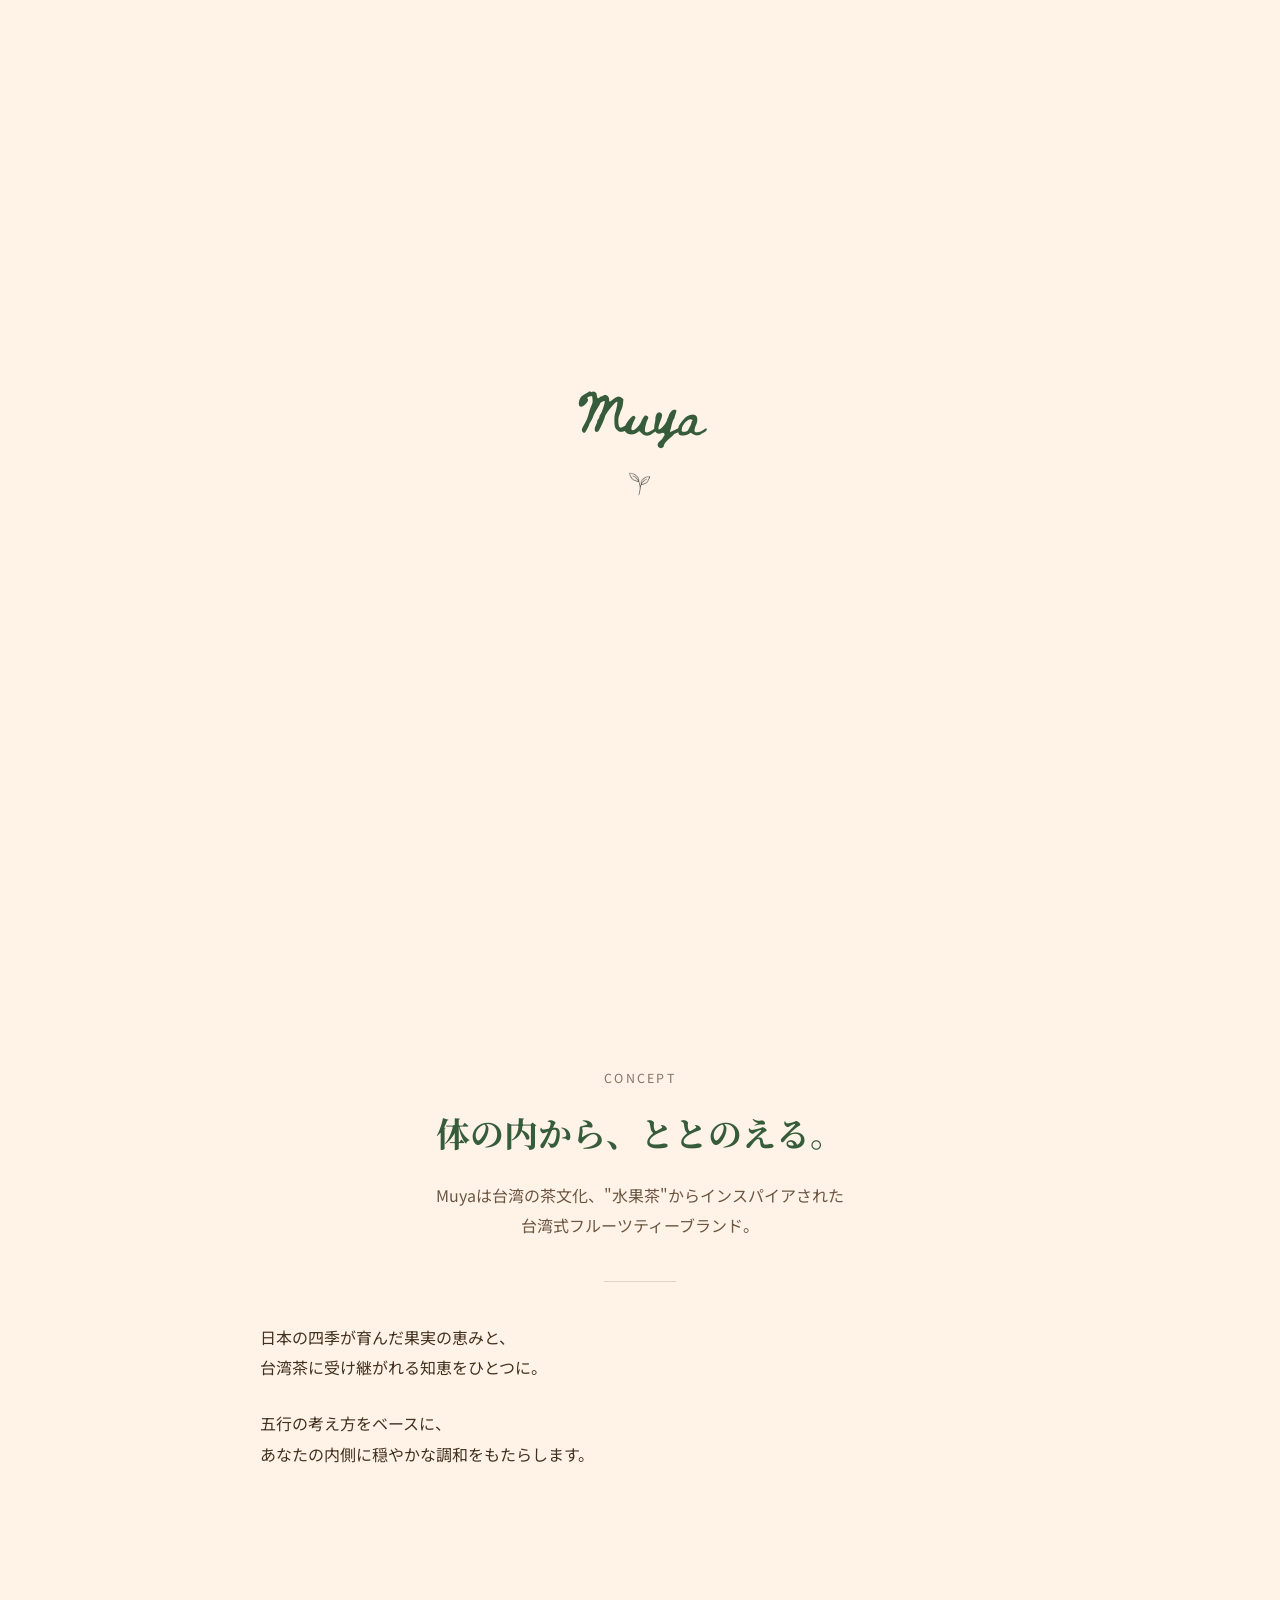
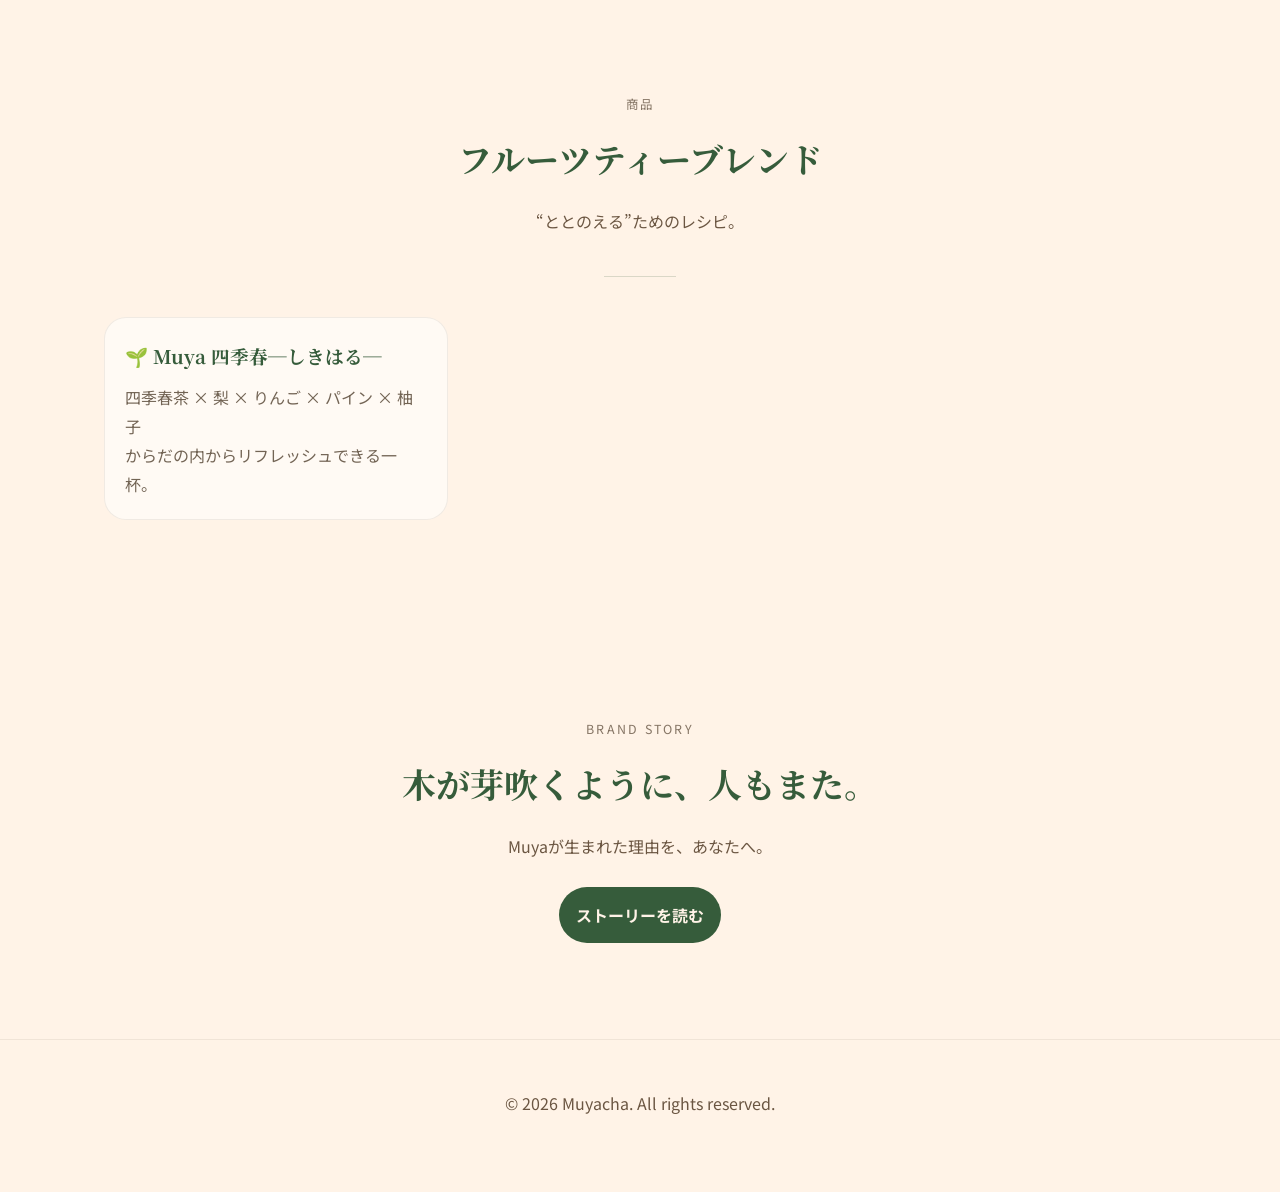
==== index.html @ e92b4e3f "Update index.html" ====
<!doctype html>
<html lang="ja">
<head>
  <meta charset="utf-8">
  <meta name="viewport" content="width=device-width, initial-scale=1">
  <link rel="preload" as="image" href="hero_1.webp">

  <title>Muya 日本で生まれた、台湾式フルーツティー。</title>
  <meta name="description" content="日本の果実と台湾茶をひとつに。Muya─木芽─は、日常にそっと寄り添う『飲むリトリート』です。">

  <!-- Theme Color -->
  <meta name="theme-color" content="#FFF3E7">

  <!-- Fonts -->
<link href="https://fonts.googleapis.com/css2?family=Beth+Ellen&family=Lekton&family=Noto+Sans+JP:wght@400;500;700&family=Noto+Serif+JP&display=swap" rel="stylesheet">
  <!-- CSS -->
  <link rel="stylesheet" href="style.css">
</head>

<body>
  
<!-- Loading Screen -->
<div id="loader" class="loader" aria-hidden="true">
  <div class="loader-inner">
    <div class="loader-logo">
      <span class="logo-en">Muya</span><br>
    </div>
     <!-- 芽画像 -->
    <img src="images/story/muya_toumei_leaf.png" alt="" class="sprout-img">
  </div>
</div>

  
<!-- ================= Header ================= -->
<!-- Header -->
<header class="site">
  <div class="wrap header-inner">
    <a href="index.html" class="header-logo" aria-label="Muya─木芽─ Home">
      <span class="logo-en">Muya</span>
    </a>

<nav class="header-nav">
  <a href="story.html">ストーリー</a>
  <a href="#concept">こだわり</a>
  <a href="#blends">商品</a>
  <a href="#">オンラインショップ</a>
  <a href="https://instagram.com/muya_cha" target="_blank" rel="noopener" class="ig-link">
    <img src="images/icons/insta_simple.png" alt="Instagram">
  </a>
</nav>
  </div>
</header>



<!-- ================= Hero ================= -->

  <section class="hero" id="top">
  <div class="wrap hero-layout">

    <div class="hero-illust">
      <img src="images/hero/josei_yuge_touka.png" alt="" class="hero-left-visual">
    </div>

    <!--
    <div class="hero-copy">
      <h1>
        日本の果実と、<br>
        台湾茶をひとつに。
      </h1>
      <p class="lead">
        日本で生まれた、<br>
        あなたを整える台湾式フルーツティー。
      </p>
    </div>
    -->

    <div class="hero-media">
      <img id="heroSlide" src="images/hero/dryfruts_azayaka.webp" alt="Muya─木芽─">
    </div>
    
  </div>
</section>

<!-- ================= Concept ================= -->
<section id="concept">
  <div class="wrap">

    <div class="section-head">
      <span class="eyebrow">Concept</span>
      <h2>体の内から、ととのえる。</h2>
      <p class="lead">
        Muyaは台湾の茶文化、"水果茶"からインスパイアされた<br>
        台湾式フルーツティーブランド。
      </p>
    </div>

    <div class="divider"></div>

    <div class="prose">
      <p>
        日本の四季が育んだ果実の恵みと、<br>
        台湾茶に受け継がれる知恵をひとつに。
      </p>
      <p>
        五行の考え方をベースに、<br>
        あなたの内側に穏やかな調和をもたらします。
      </p>
    </div>

  </div>
</section>


<!-- ================= Blends ================= -->
<section id="blends">
  <div class="wrap">

    <div class="section-head">
      <span class="eyebrow">商品</span>
      <h2>フルーツティーブレンド</h2>
      <p class="lead">“ととのえる”ためのレシピ。</p>
    </div>

    <div class="divider"></div>

    <div class="cards">
      <article class="card">
        <h3>🌱 Muya 四季春─しきはる─　 </h3>
        <p>四季春茶 × 梨 × りんご  × パイン × 柚子　<br>からだの内からリフレッシュできる一杯。</p>
      </article>
      
    </div>

  </div>
</section>

<!-- ================= Story CTA ================= -->
<section id="story-cta">
  <div class="wrap center">
    <div class="section-head">
      <span class="eyebrow">Brand Story</span>
      <h2>木が芽吹くように、人もまた。</h2>
      <p class="lead">Muyaが生まれた理由を、あなたへ。</p>
    </div>

    <div class="cta-row">
      <a href="story.html" class="btn primary">ストーリーを読む</a>
    </div>
  </div>
</section>

<!-- ================= Footer ================= -->
<footer class="footer">
  <div class="wrap center">
    <p class="note">
      © <span id="year"></span> Muyacha. All rights reserved.
    </p>
  </div>
</footer>

<script>
  document.getElementById("year").textContent = new Date().getFullYear();
</script>

  <script>
  const slides = [
    "muya_top.webp",
    "dryfruts_azayaka.webp",
    
  ];

  let current = 0;
  const img = document.getElementById("heroSlide");

  setInterval(() => {
    img.classList.add("is-fading");

    setTimeout(() => {
      current = (current + 1) % slides.length;
      img.src = slides[current];
      img.classList.remove("is-fading");
    }, 400);

  }, 16000); // 16秒ごと
</script>

  <script>
  // ロード完了後にフェードアウト（最低4000msだけ表示）
  const loader = document.getElementById('loader');
  const started = performance.now();

  window.addEventListener('load', () => {
    const elapsed = performance.now() - started;
    const minShow = 4000; // 4.0秒だけ必ず見せる（短すぎるチラつき防止）
    const wait = Math.max(0, minShow - elapsed);

    setTimeout(() => {
      loader.classList.add('is-hidden');
    }, wait);
  });
</script>
</body>
</html>
---- style.css ----
/* =========================
   Muya─木芽─ Core Theme
   ========================= */

:root {
  --paper: #FFF3E7;
  --brand: #365C3B;
  --ink: #43311F;
  --ink-sub: #6b5642;
  --line: rgba(54, 92, 59, 0.18);
  --emotion: #C7A3A0;

  --maxw: 1120px;
  --radius: 22px;
}

/* ===== Reset / Base ===== */
* {
  box-sizing: border-box;
}

html,
body {
  margin: 0;
  padding: 0;
}

body {
  background: var(--paper);
  color: var(--ink);
  font-family: "Noto Sans JP", sans-serif;
  line-height: 1.9;
}

img {
  max-width: 100%;
  display: block;
}

a {
  color: inherit;
  text-decoration: none;
}

/* ===== Layout ===== */
.wrap {
  max-width: var(--maxw);
  margin: 0 auto;
  padding: 0 24px;
}

section {
  padding: 96px 0;
}

.center {
  text-align: center;
}

/* ===== Header ===== */
header.site {
  background: var(--paper);
  position: sticky;
  top: 0;
  z-index: 100;
  border-bottom: 1px solid rgba(67, 49, 31, 0.08);
}

.header-inner {
  display: flex;
  justify-content: space-between;
  align-items: center;   /* ロゴは中央 */
  height: 84px;
  gap: 16px;
}

.header-logo {
  display: inline-flex;
  align-items: center;
  gap: 8px;
  color: var(--brand);
}

.logo-en {
  font-family: "Beth Ellen", cursive;
  font-size: 2rem;
  line-height: 1;
}

.logo-ja {
  font-family: "Noto Serif JP", serif;
  font-size: 1rem;
  line-height: 1;
  letter-spacing: 0.08em;
}

.header-nav {
  display: flex;
  align-items: flex-end;   /* ナビだけ下揃え */
  align-self: flex-end;
  gap: 22px;
  padding-bottom: 10px;
}

.header-nav a {
  font-family: "Lekton", "Noto Sans JP", sans-serif;
  font-size: 0.82rem;
  letter-spacing: 0.14em;
  color: var(--ink);
  opacity: 0.9;
  white-space: nowrap;
}

.header-nav a:hover {
  opacity: 1;
}

/* Instagram icon */
.ig-link {
  display: inline-flex;
  align-items: center;
  justify-content: center;
}

.ig-link img{
  width: 22px;
  height: auto;
  opacity: 0.9;
  transform: translateY(1px);
}
.ig-link img:hover {
  opacity: 1;
}

@media (max-width: 768px) {
  .header-nav {
    display: none;
  }
}

/* ===== Typography ===== */
h1,
h2,
h3 {
  font-family: "Noto Serif JP", serif;
  color: var(--brand);
  margin: 0;
}

h2 {
  font-size: clamp(22px, 3vw, 34px);
  text-align: center;
}

p {
  margin: 0 0 1.6em;
}

.lead {
  max-width: 760px;
  margin: 14px auto 0;
  text-align: center;
  color: var(--ink-sub);
}

.note {
  color: var(--ink-sub);
}

.emotion {
  color: var(--emotion);
}

/* ===== Sections ===== */
.section-head {
  text-align: center;
}

.section-head .eyebrow {
  display: inline-block;
  font-size: 0.78rem;
  letter-spacing: 0.18em;
  text-transform: uppercase;
  color: rgba(67, 49, 31, 0.65);
}

.section-head h2 {
  margin-top: 10px;
}

.divider {
  width: 72px;
  height: 1px;
  background: var(--line);
  margin: 40px auto;
}

/* ===== Buttons ===== */
.btn {
  display: inline-flex;
  align-items: center;
  justify-content: center;
  padding: 12px 16px;
  border-radius: 999px;
  border: 1px solid rgba(54, 92, 59, 0.28);
  color: var(--brand);
  background: rgba(255, 255, 255, 0.35);
  font-weight: 700;
}

.btn.primary {
  background: var(--brand);
  color: var(--paper);
  border-color: transparent;
}

.cta-row {
  display: flex;
  gap: 12px;
  justify-content: center;
  flex-wrap: wrap;
  margin-top: 26px;
}

/* ===== Cards ===== */
.cards {
  display: grid;
  gap: 20px;
}

@media (min-width: 820px) {
  .cards {
    grid-template-columns: repeat(3, 1fr);
  }
}

.card {
  background: rgba(255, 255, 255, 0.55);
  border: 1px solid rgba(67, 49, 31, 0.08);
  border-radius: 22px;
  padding: 20px;
}

.card h3 {
  margin: 0 0 10px;
}

.card p {
  margin: 0;
  color: rgba(67, 49, 31, 0.75);
  line-height: 1.8;
}

/* ===== Prose ===== */
.prose {
  max-width: 760px;
  margin: 0 auto;
}

.prose p {
  margin-bottom: 1.6em;
}

/* ===== Footer ===== */
.footer {
  padding: 48px 0;
  border-top: 1px solid rgba(67, 49, 31, 0.08);
}

/* ===== Hero ===== */
.hero {
  padding: 40px 0 80px;
}

.hero-layout {
  position: relative;
  min-height: 760px;
}

/* 左イラスト */
.hero-illust {
  position: absolute;
  left: 60;
  top: 20px;
  z-index: 3;
}

.hero-left-visual {
  width: 960px;
  max-width: none;
  display: block;
  opacity: 0.92;
}

/* 右画像 */
.hero-media {
  position: absolute;
  right: 80px;   /* 右画像の中央寄せ調整 */
  top: 160px;     /* ヘッダーに近づける */
  z-index: 1;
  width: 560px;
  border-radius: 32px;
  overflow: hidden;
}

.hero-media img {
  width: 100%;
  height: auto;
  display: block;
  border-radius: 32px;
}

.hero-media img.is-fading {
  opacity: 0;
  transition: opacity 0.8s ease;
}

/* 文字はいったん消す */
.hero-copy {
  display: none;
}

/* ===== Loading Screen ===== */
.loader {
  position: fixed;
  inset: 0;
  background: var(--paper);
  display: grid;
  place-items: center;
  z-index: 9999;
  transition: opacity 0.6s ease, visibility 0.6s ease;
}

.loader-inner {
  text-align: center;
}

.loader-logo .logo-en {
  font-family: "Beth Ellen", cursive;
  font-size: 42px;
  color: var(--brand);
  line-height: 1;
}

.loader-logo .logo-ja {
  font-family: "Noto Serif JP", serif;
  font-size: 16px;
  letter-spacing: 0.14em;
  color: var(--brand);
  margin-left: 10px;
}

.loader-note {
  margin-top: 14px;
  font-size: 0.85rem;
  letter-spacing: 0.12em;
  color: var(--ink-sub);
  opacity: 0.8;
}

.loader.is-hidden {
  opacity: 0;
  visibility: hidden;
  pointer-events: none;
}

@media (prefers-reduced-motion: reduce) {
  .loader {
    transition: none;
  }
}

/* ===== Sprout Image Animation ===== */
.sprout-img {
  width: 48px;
  height: auto;
  margin: 18px auto 0;
  display: block;
  opacity: 0;
  transform: translateY(12px) scale(0);
  animation: sproutPop 1.1s ease-out forwards;
  animation-delay: 0.3s;
}

@keyframes sproutPop {
  0% {
    opacity: 0;
    transform: translateY(12px) scale(0);
  }
  65% {
    opacity: 1;
    transform: translateY(-5px) scale(1.1);
  }
  100% {
    opacity: 1;
    transform: translateY(0) scale(1);
  }
}

/* ===== Responsive ===== */
@media (max-width: 900px) {
  .hero {
    padding: 24px 0 56px;
  }

  .hero-layout {
    min-height: auto;
    display: flex;
    flex-direction: column;
    gap: 24px;
  }

  .hero-illust,
  .hero-media {
    position: static;
    width: 100%;
  }

  .hero-left-visual {
    width: min(92vw, 520px);
    max-width: 100%;
    margin: 0 auto;
  }

  .hero-media {
    max-width: 100%;
  }
}


/* =========================
   Brand Story
   ========================= */

.story-page {
  background: #fff8ef;
  color: #43311f;
}

/* 左40％・右60％ */
.story-layout {
  display: grid;
  grid-template-columns: 40% 60%;
  min-height: 100vh;
}

/* =========================
   左側：固定画像
   ========================= */

.story-visual {
  position: sticky;
  top: 0;

  height: 100vh;
  padding: 110px 40px 50px;

  display: flex;
  flex-direction: column;
  align-items: center;
  justify-content: center;

  background: #fff8ef;
}

/* 正方形の画像枠 */
.story-image-frame {
  position: relative;

  width: min(100%, 440px);
  height: auto;
  aspect-ratio: 1 / 1;

  flex-shrink: 0;
  margin: 0 auto;

  overflow: hidden;
  border-radius: 32px;
  background: #efe8de;
}

/* 切り替わる画像 */
.story-image {
  position: absolute;
  inset: 0;

  display: block;
  width: 100%;
  height: 100%;

  object-fit: cover;
  object-position: center 42%;

  opacity: 0;
  transform: scale(1.03);

  transition:
    opacity 0.8s ease,
    transform 1.2s ease;
}

.story-image.is-active {
  opacity: 1;
  transform: scale(1);
}

.story-image-caption {
  width: min(100%, 440px);
  margin: 18px auto 0;

  font-family: "Beth Ellen", cursive;
  font-size: 0.95rem;
  color: #365c3b;
}

/* =========================
   右側：文章
   ========================= */

.story-text {
  min-width: 0;
  background: #fff3e7;
}

.story-section {
  min-height: 100vh;
  padding: 150px clamp(60px, 8vw, 130px);

  display: flex;
  flex-direction: column;
  justify-content: center;
}

/* 文章が横に広がりすぎないようにする */
.story-section > * {
  width: 100%;
  max-width: 680px;
}

.story-section p {
  margin: 0 0 2.1em;

  font-size: clamp(15px, 1.15vw, 18px);
  line-height: 2.35;
  letter-spacing: 0.06em;
}

.story-intro {
  position: relative;
}

.story-label {
  margin-bottom: 34px !important;

  font-family: "Noto Sans JP", sans-serif;
  font-size: 0.78rem !important;
  letter-spacing: 0.24em !important;
  text-transform: uppercase;

  color: #927d6a;
}

.story-main-title {

  margin: 0;

  width: 12em;

  font-family: "Noto Serif JP", serif;

  font-size: clamp(34px, 3.8vw, 60px);

  font-weight: 400;

  line-height: 1.6;

  letter-spacing: 0.06em;

  color: #365c3b;

}
.story-scroll-guide {
  position: absolute;
  right: clamp(30px, 5vw, 80px);
  bottom: 48px;

  width: auto;
  margin: 0 !important;

  display: flex;
  align-items: center;
  gap: 14px;

  font-size: 0.72rem !important;
  letter-spacing: 0.2em !important;
  writing-mode: vertical-rl;

  color: #927d6a;
}

.story-scroll-guide span {
  display: block;
  width: 1px;
  height: 64px;
  background: #c7a3a0;
}

.story-small-title {
  margin-bottom: 64px !important;

  font-family: "Noto Serif JP", serif;
  font-size: clamp(25px, 2.5vw, 38px) !important;
  line-height: 1.8 !important;

  color: #365c3b;
}

.story-logo-text {
  margin-bottom: 0 !important;

  font-family: "Beth Ellen", cursive;
  font-size: clamp(46px, 5vw, 76px) !important;
  line-height: 1.3 !important;

  color: #365c3b;
}

.story-japanese-name {
  margin-bottom: 68px !important;

  font-family: "Noto Serif JP", serif;
  font-size: 1rem !important;
  letter-spacing: 0.18em !important;

  color: #365c3b;
}

.story-ending {
  margin-top: 88px;
  padding-top: 72px;
  border-top: 1px solid rgba(67, 49, 31, 0.18);
}

.story-final-message {
  margin-top: 90px !important;

  font-family: "Noto Serif JP", serif;
  font-size: clamp(20px, 2vw, 29px) !important;

  color: #365c3b;
}

.story-back-link {
  align-self: flex-start;

  width: auto;
  margin-top: 72px;
  padding-bottom: 7px;

  border-bottom: 1px solid currentColor;

  font-size: 0.82rem;
  letter-spacing: 0.12em;

  color: #43311f;
  transition: opacity 0.3s ease;
}

.story-back-link:hover {
  opacity: 0.55;
}

/* =========================
   Tablet
   ========================= */

@media (max-width: 1024px) {

  /* タブレットでも右側60％を維持 */
  .story-layout {
    grid-template-columns: 40% 60%;
  }

  .story-visual {
    padding: 100px 26px 40px;
  }

  .story-image-frame {
    width: min(100%, 360px);
    height: auto;
    aspect-ratio: 1 / 1;
    border-radius: 28px;
  }

  .story-image-caption {
    width: min(100%, 360px);
  }

  .story-section {
    padding: 120px 48px;
  }

  .story-main-title {
    font-size: clamp(34px, 5vw, 54px);
  }
}

/* =========================
   Mobile
   ========================= */

@media (max-width: 768px) {

  .story-layout {
    display: block;
  }

  .story-visual {
    position: sticky;
    top: 0;
    z-index: 1;

    height: 52vh;
    padding: 86px 20px 18px;
  }

  .story-image-frame {
    width: min(100%, 360px);
    height: auto;
    aspect-ratio: 1 / 1;
    border-radius: 22px;
  }

  .story-image-caption {
    display: none;
  }

  .story-text {
    position: relative;
    z-index: 2;
  }

  .story-section {
    min-height: auto;
    padding: 100px 28px;
    background: rgba(255, 243, 231, 0.97);
  }

  .story-intro {
    min-height: 70vh;
  }

  .story-main-title {
    font-size: clamp(32px, 10vw, 46px);
    line-height: 1.65;
  }

  .story-section p {
    font-size: 0.94rem;
    line-height: 2.2;
  }

  .story-scroll-guide {
    right: 24px;
    bottom: 28px;
  }

  .story-scroll-guide span {
    height: 42px;
  }

  .story-ending {
    margin-top: 64px;
    padding-top: 54px;
  }
}

/* 動きを減らす設定の人向け */

@media (prefers-reduced-motion: reduce) {

  .story-image {
    transition: none;
    transform: none;
  }
}
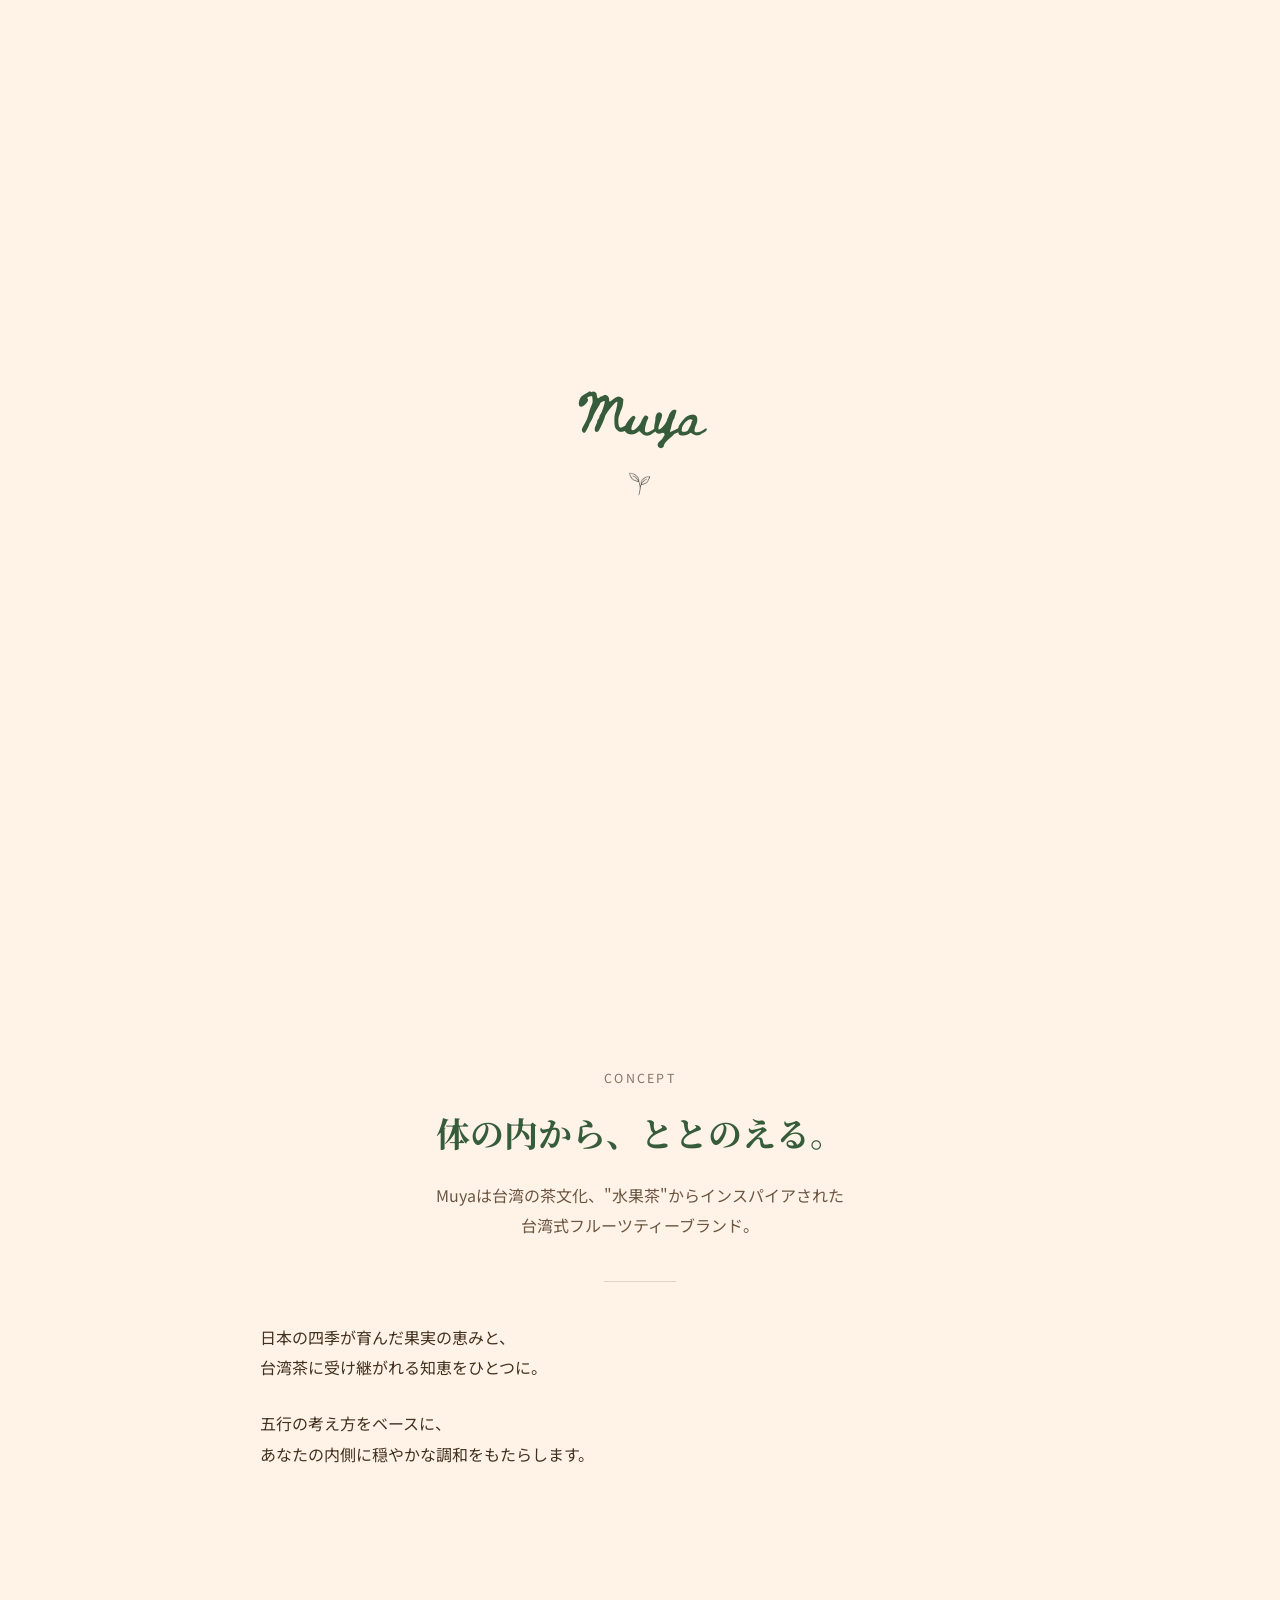
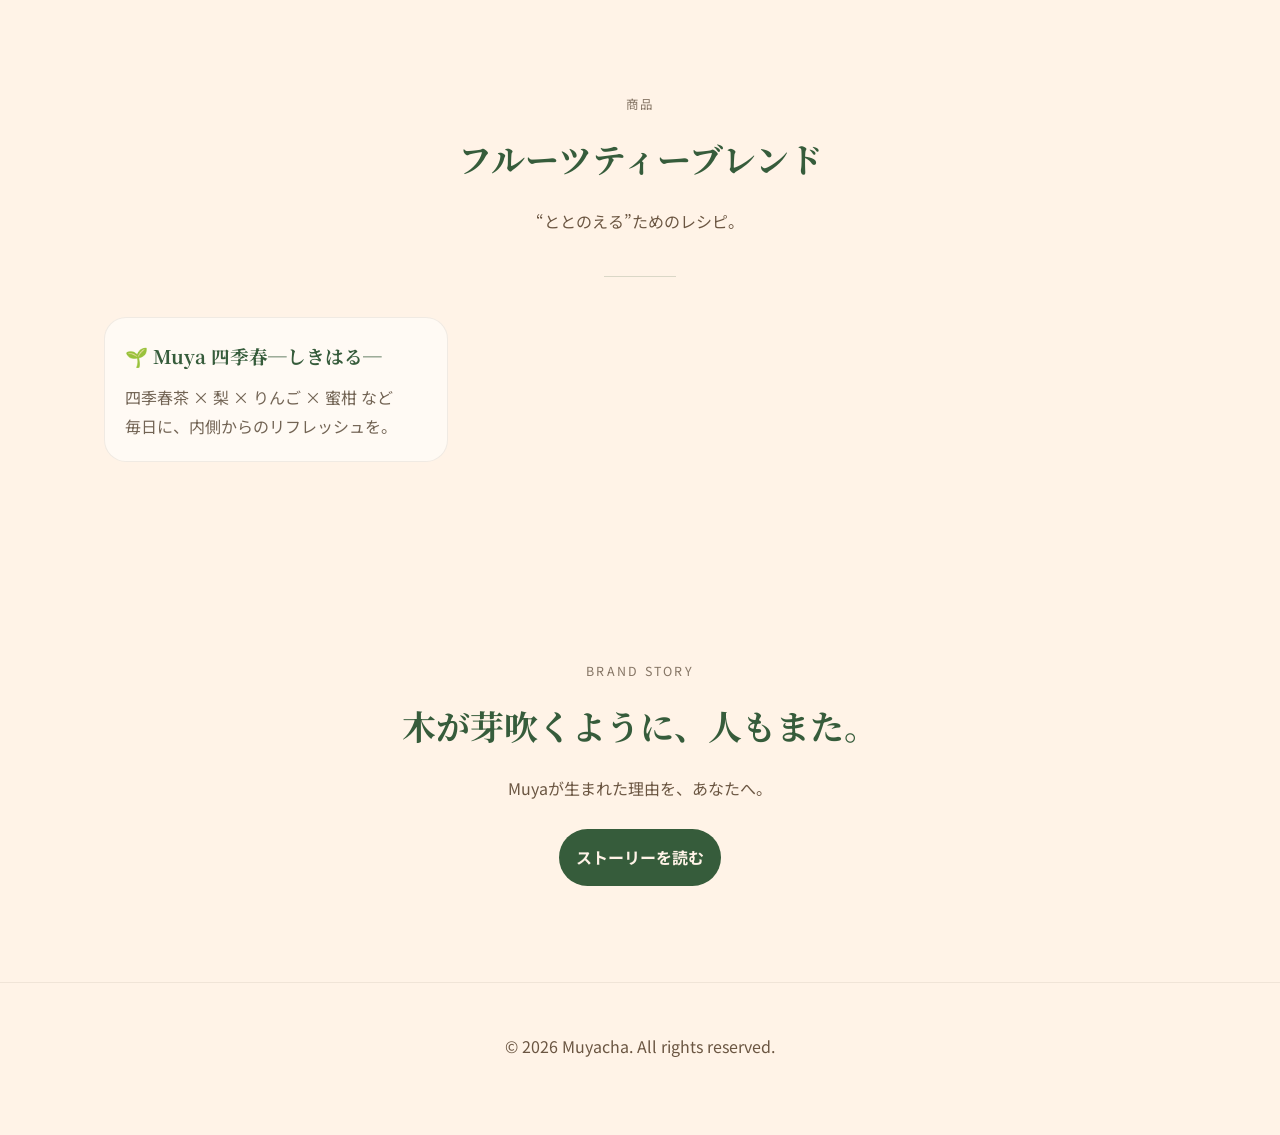
==== commit e8812453: "Update index.html" ====
--- a/index.html
+++ b/index.html
@@ -127,7 +127,7 @@
     <div class="cards">
       <article class="card">
         <h3>🌱 Muya 四季春─しきはる─　 </h3>
-        <p>四季春茶 × 梨 × りんご  × パイン × 柚子　<br>からだの内からリフレッシュできる一杯。</p>
+        <p>四季春茶 × 梨 × りんご × 蜜柑 など<br>毎日に、内側からのリフレッシュを。</p>
       </article>
       
     </div>
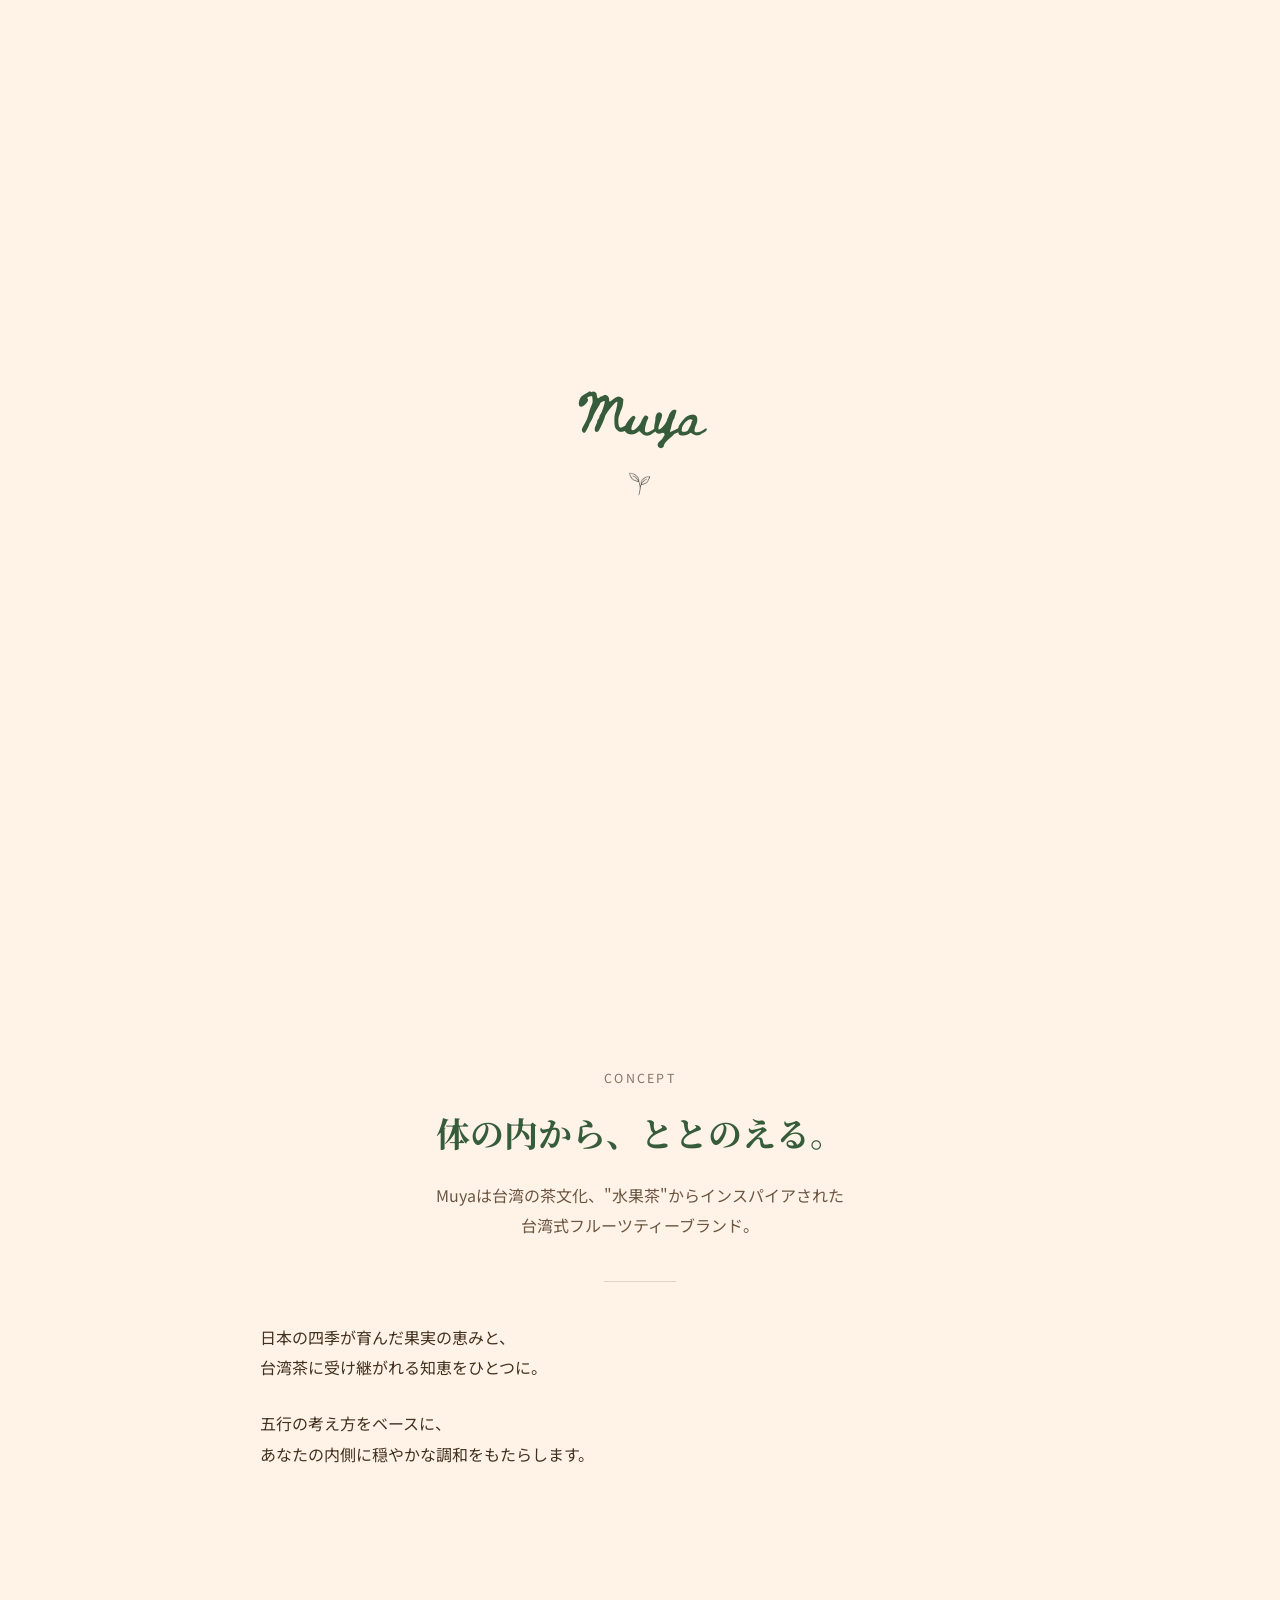
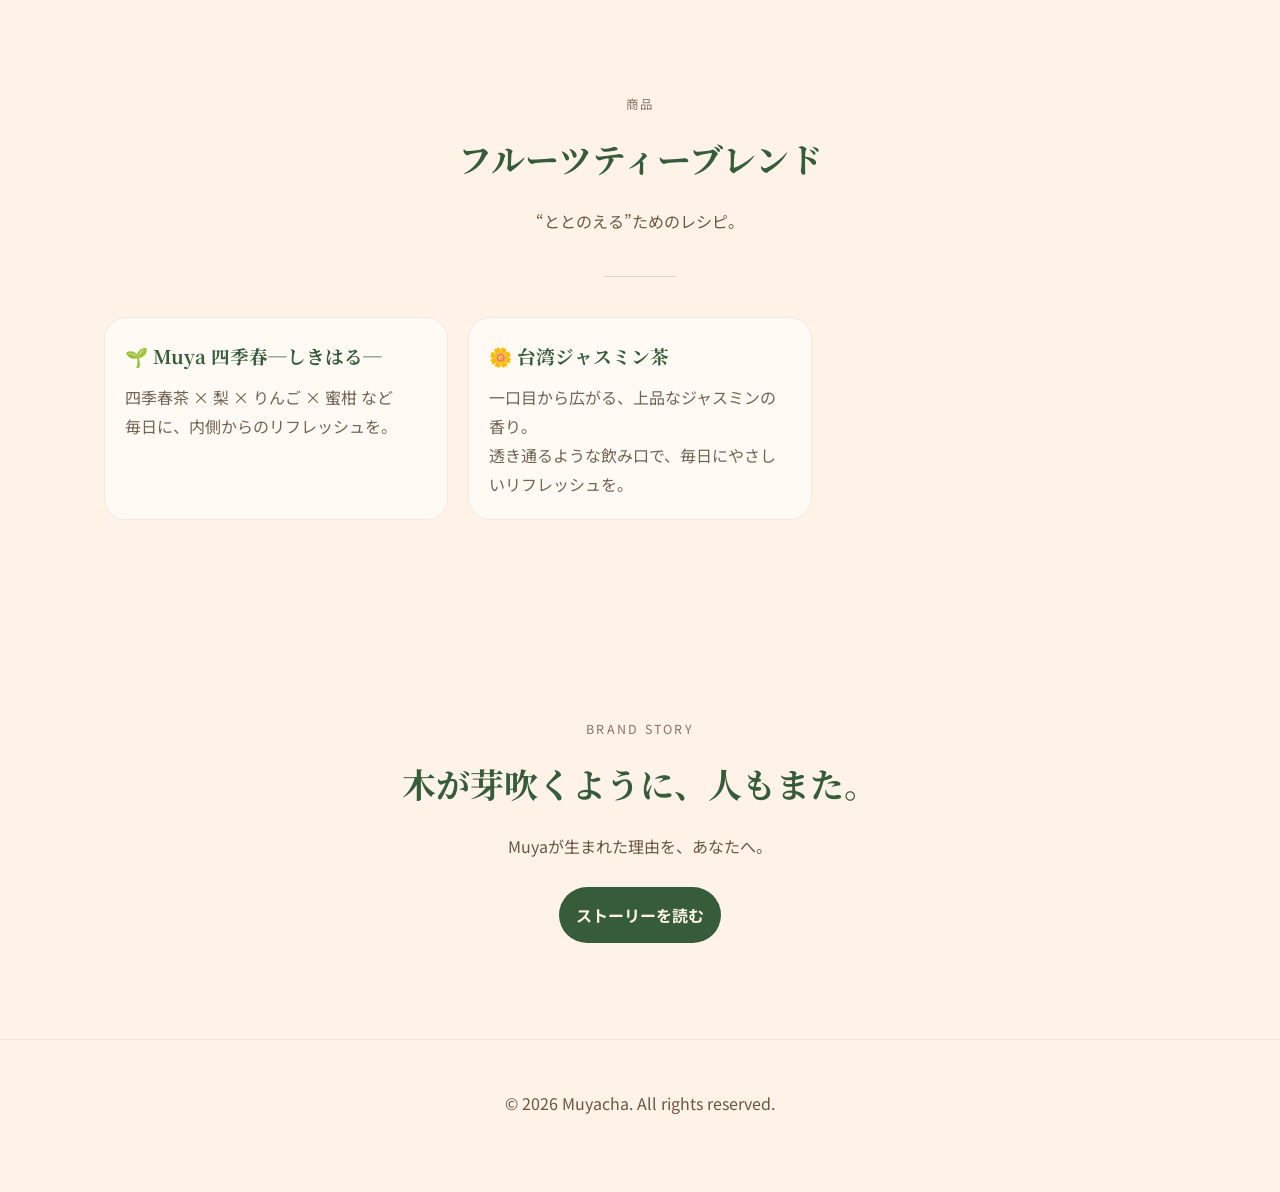
==== commit 42537221: "Update index.html" ====
--- a/index.html
+++ b/index.html
@@ -129,6 +129,17 @@
         <h3>🌱 Muya 四季春─しきはる─　 </h3>
         <p>四季春茶 × 梨 × りんご × 蜜柑 など<br>毎日に、内側からのリフレッシュを。</p>
       </article>
+
+<article class="card">
+
+  <h3>🌼 台湾ジャスミン茶</h3>
+  <p>
+    一口目から広がる、上品なジャスミンの香り。<br>
+    透き通るような飲み口で、毎日にやさしいリフレッシュを。
+  </p>
+
+</article>
+
       
     </div>
 
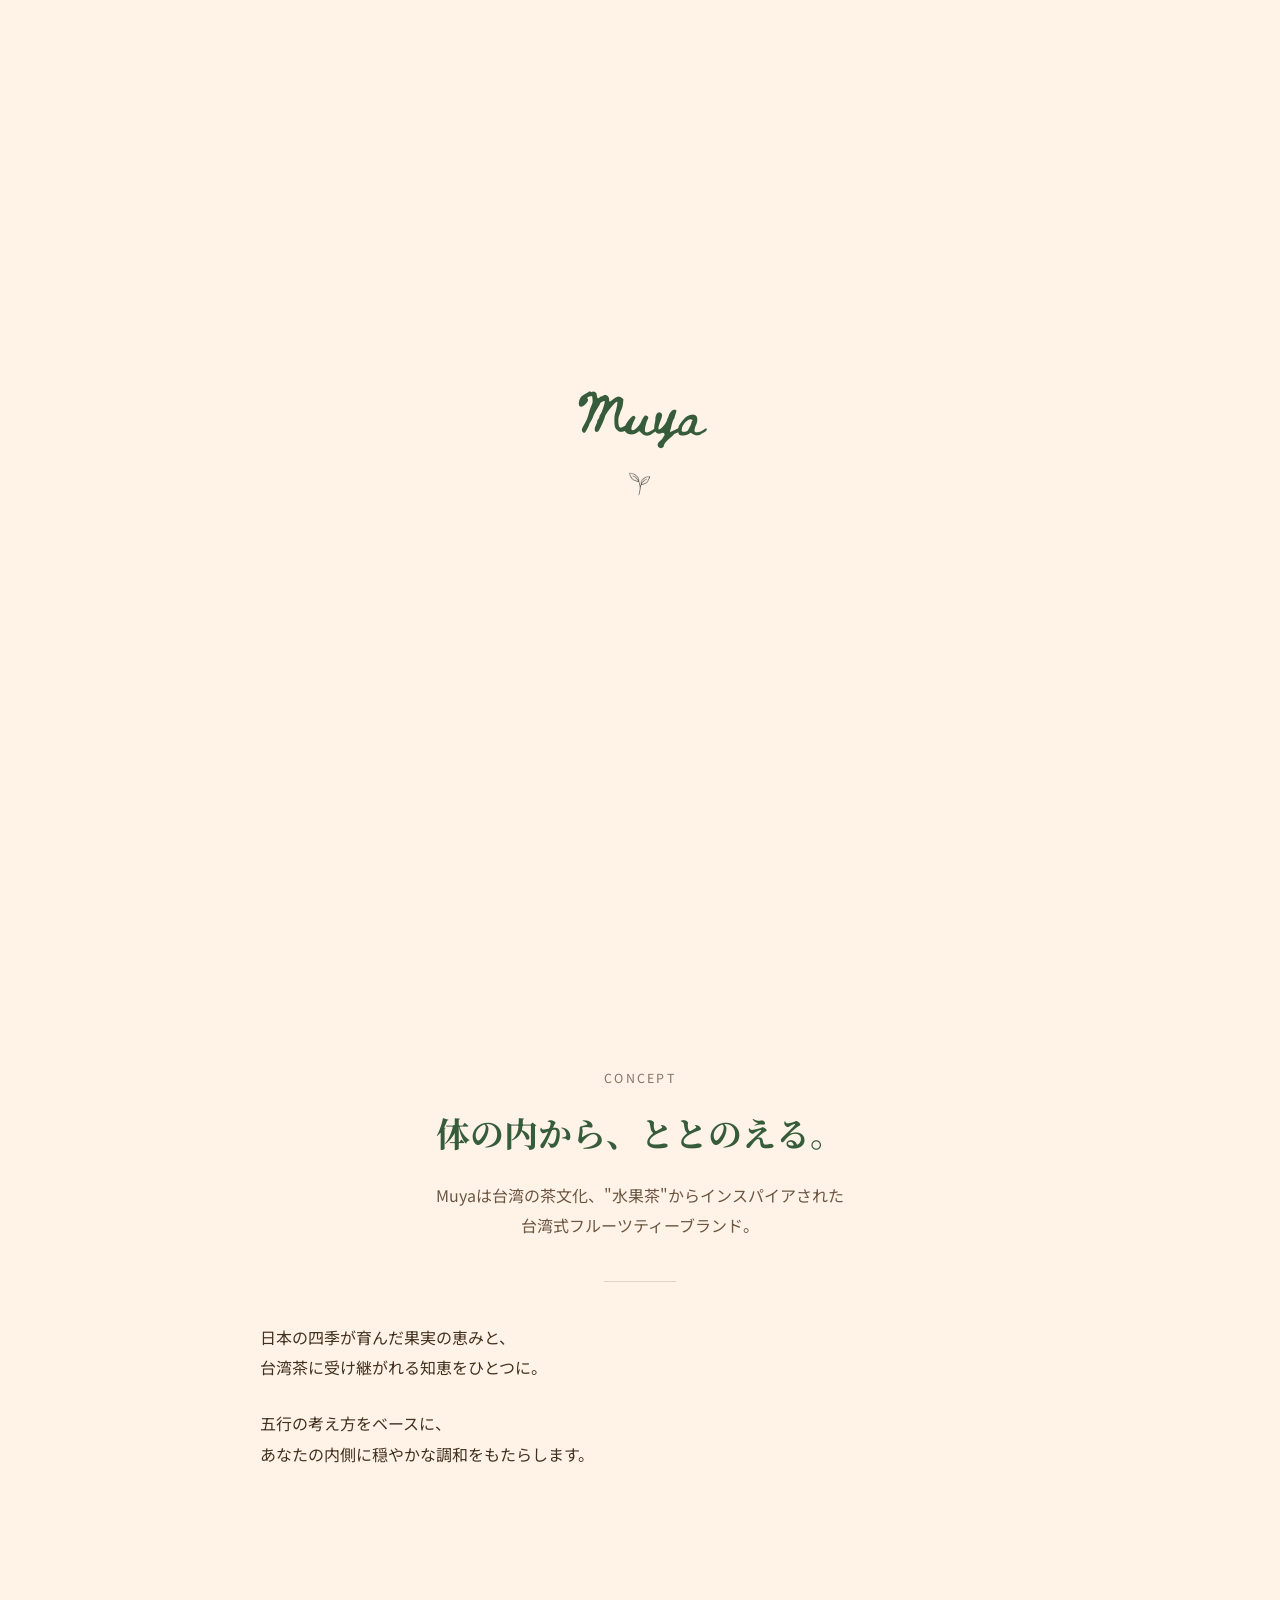
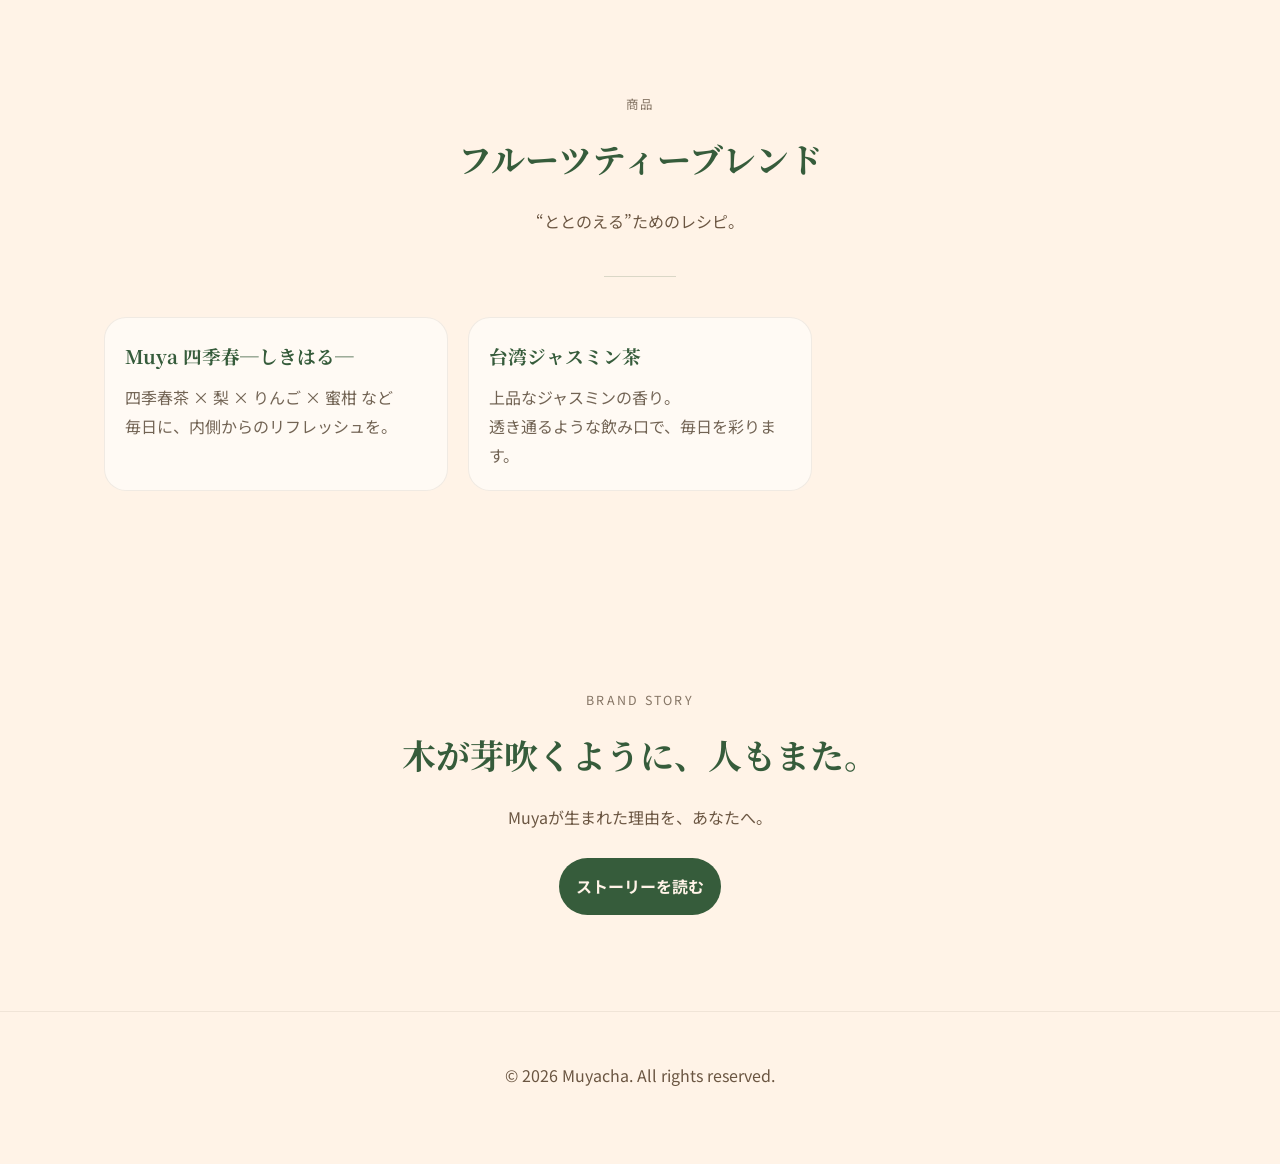
==== commit 46b12444: "Update index.html" ====
--- a/index.html
+++ b/index.html
@@ -126,16 +126,17 @@
 
     <div class="cards">
       <article class="card">
-        <h3>🌱 Muya 四季春─しきはる─　 </h3>
-        <p>四季春茶 × 梨 × りんご × 蜜柑 など<br>毎日に、内側からのリフレッシュを。</p>
+        <h3> Muya 四季春─しきはる─　 </h3>
+        <p>四季春茶 × 梨 × りんご × 蜜柑 など<br>
+          毎日に、内側からのリフレッシュを。</p>
       </article>
 
 <article class="card">
 
-  <h3>🌼 台湾ジャスミン茶</h3>
+  <h3> 台湾ジャスミン茶</h3>
   <p>
-    一口目から広がる、上品なジャスミンの香り。<br>
-    透き通るような飲み口で、毎日にやさしいリフレッシュを。
+    上品なジャスミンの香り。<br>
+    透き通るような飲み口で、毎日を彩ります。
   </p>
 
 </article>
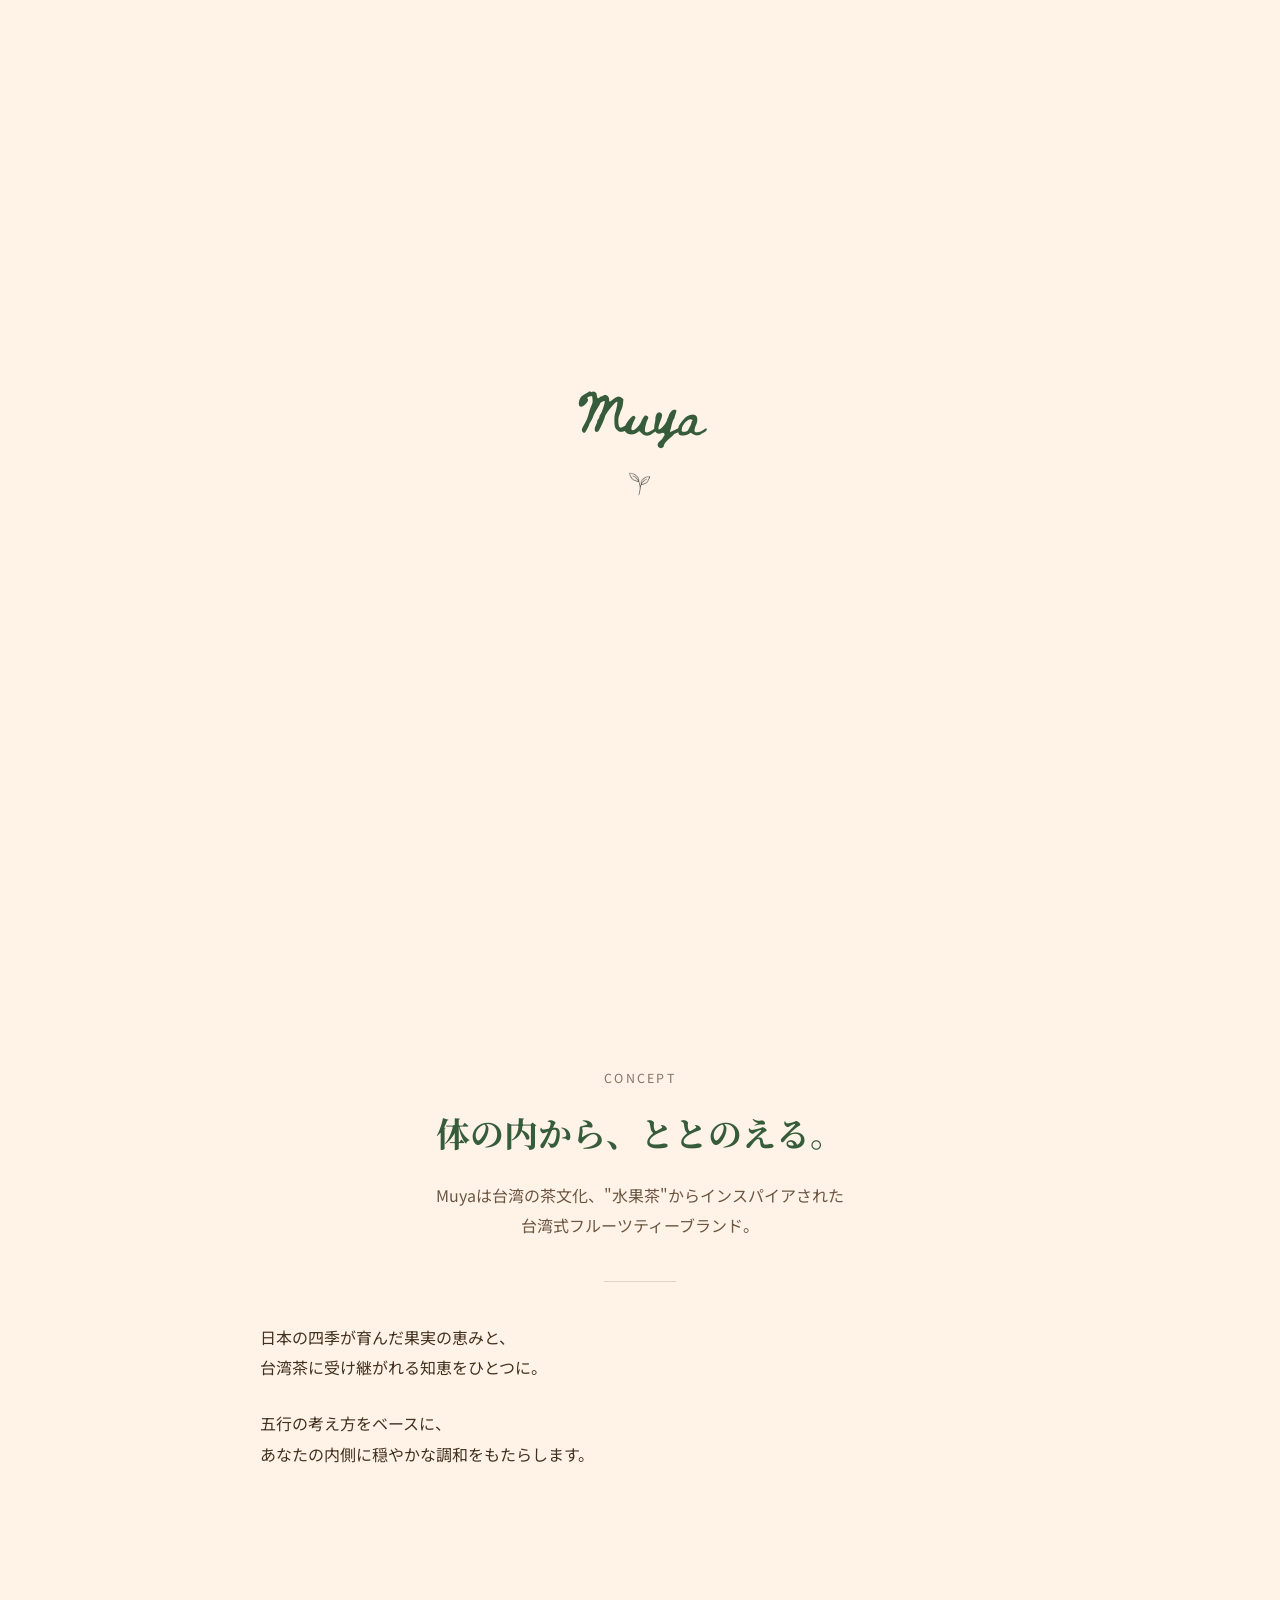
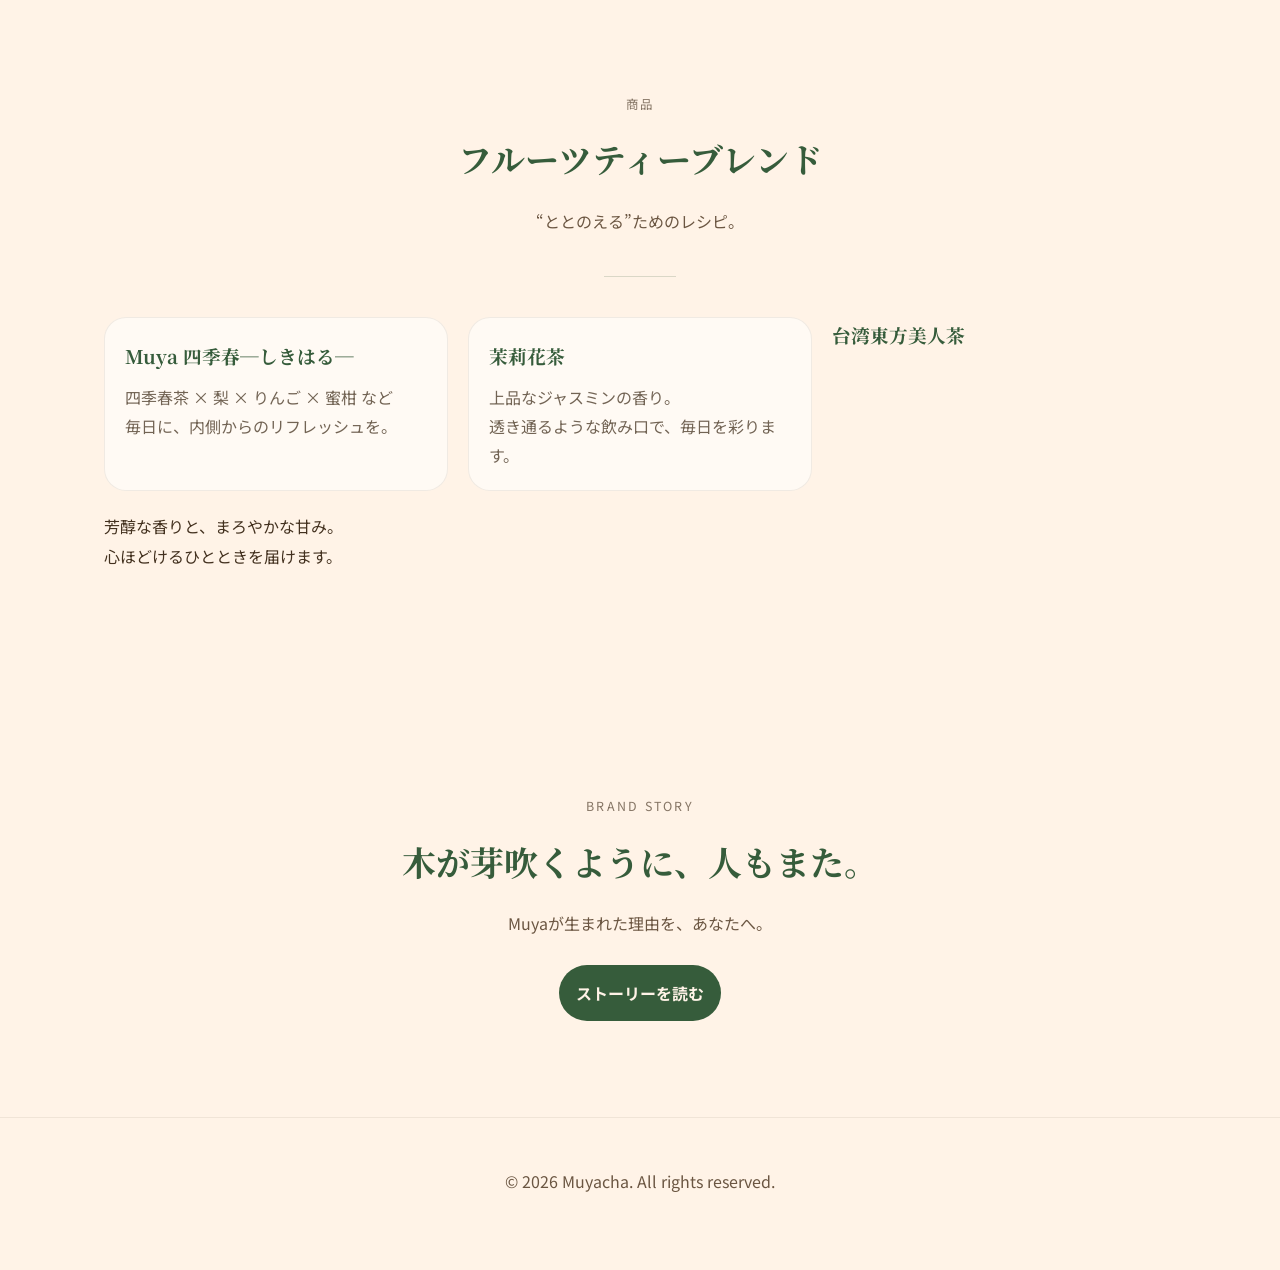
==== commit e793570a: "Update index.html" ====
--- a/index.html
+++ b/index.html
@@ -133,15 +133,22 @@
 
 <article class="card">
 
-  <h3> 台湾ジャスミン茶</h3>
+  <h3> 茉莉花茶</h3>
   <p>
     上品なジャスミンの香り。<br>
     透き通るような飲み口で、毎日を彩ります。
   </p>
-
 </article>
 
-      
+
+  <h3>台湾東方美人茶</h3>
+  <p>
+    芳醇な香りと、まろやかな甘み。<br>
+    心ほどけるひとときを届けます。
+  </p>
+
+</article>
+
     </div>
 
   </div>
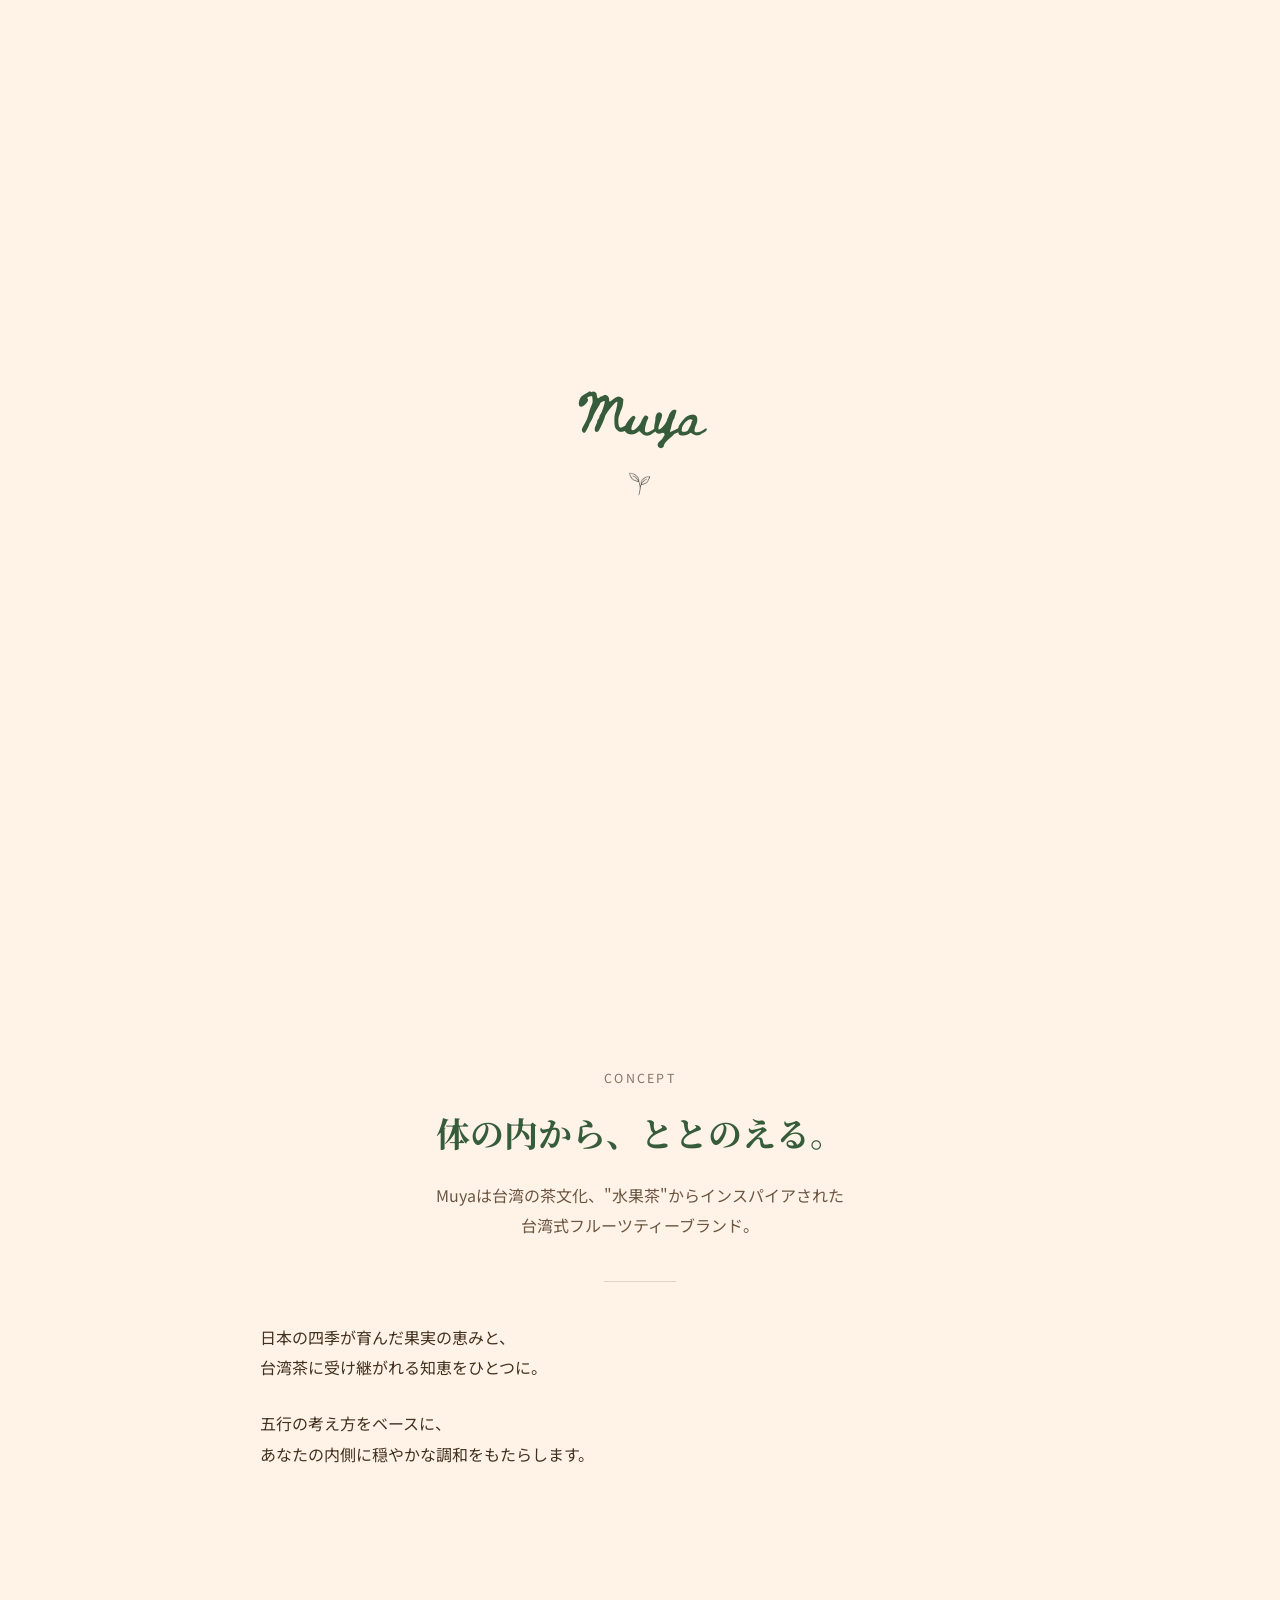
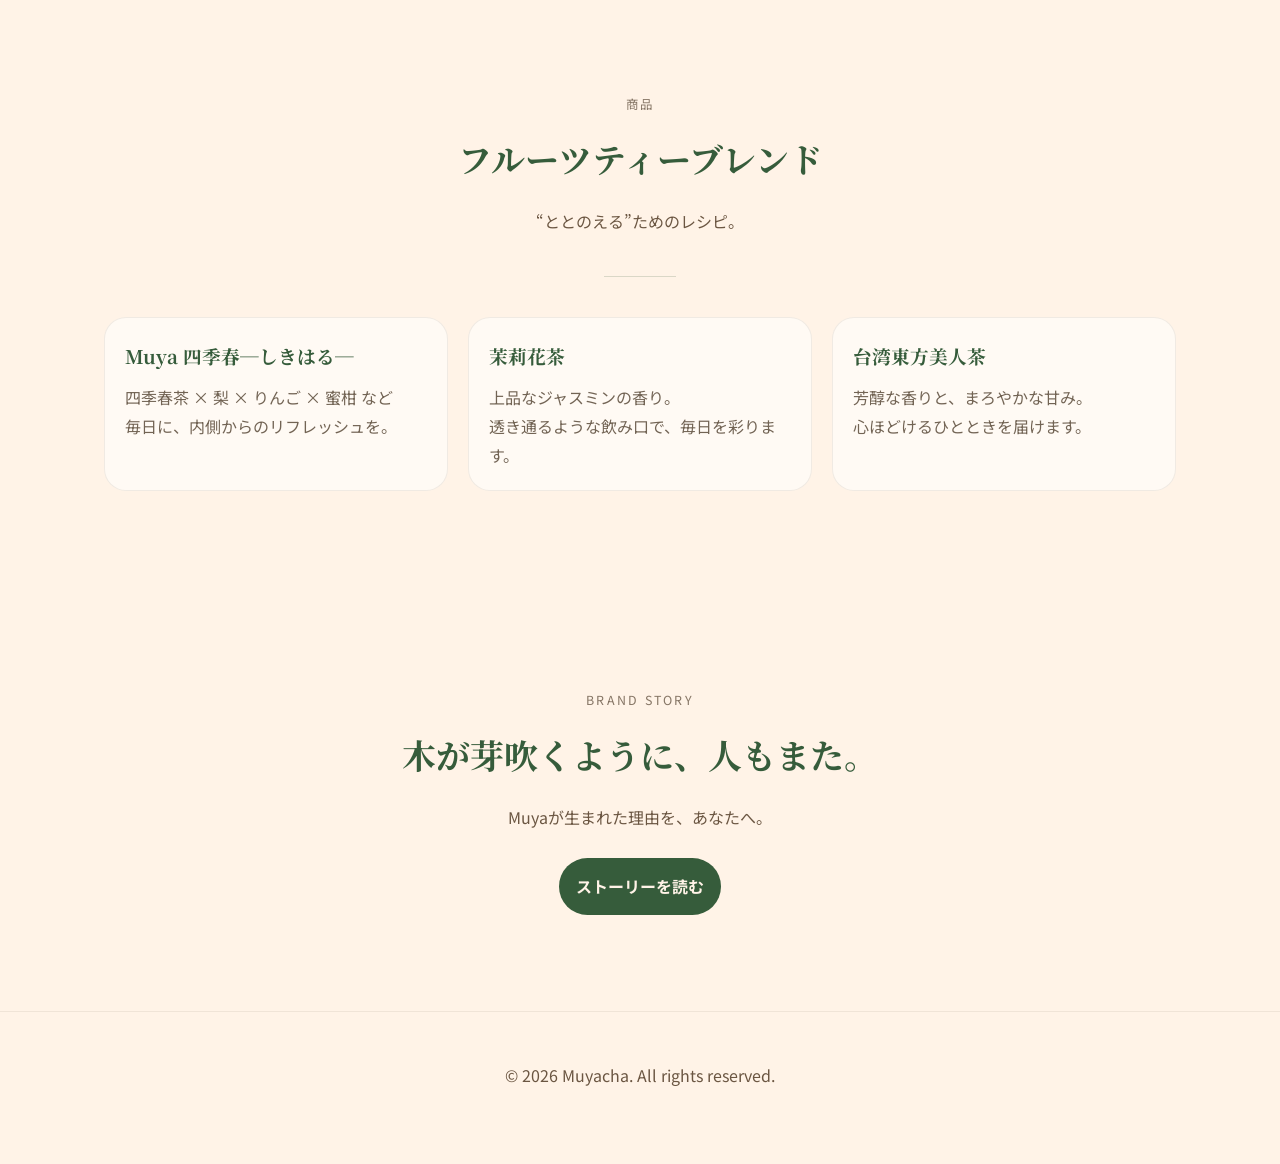
==== commit c36721e7: "Update index.html" ====
--- a/index.html
+++ b/index.html
@@ -139,7 +139,8 @@
     透き通るような飲み口で、毎日を彩ります。
   </p>
 </article>
-
+      
+<article class="card">
 
   <h3>台湾東方美人茶</h3>
   <p>
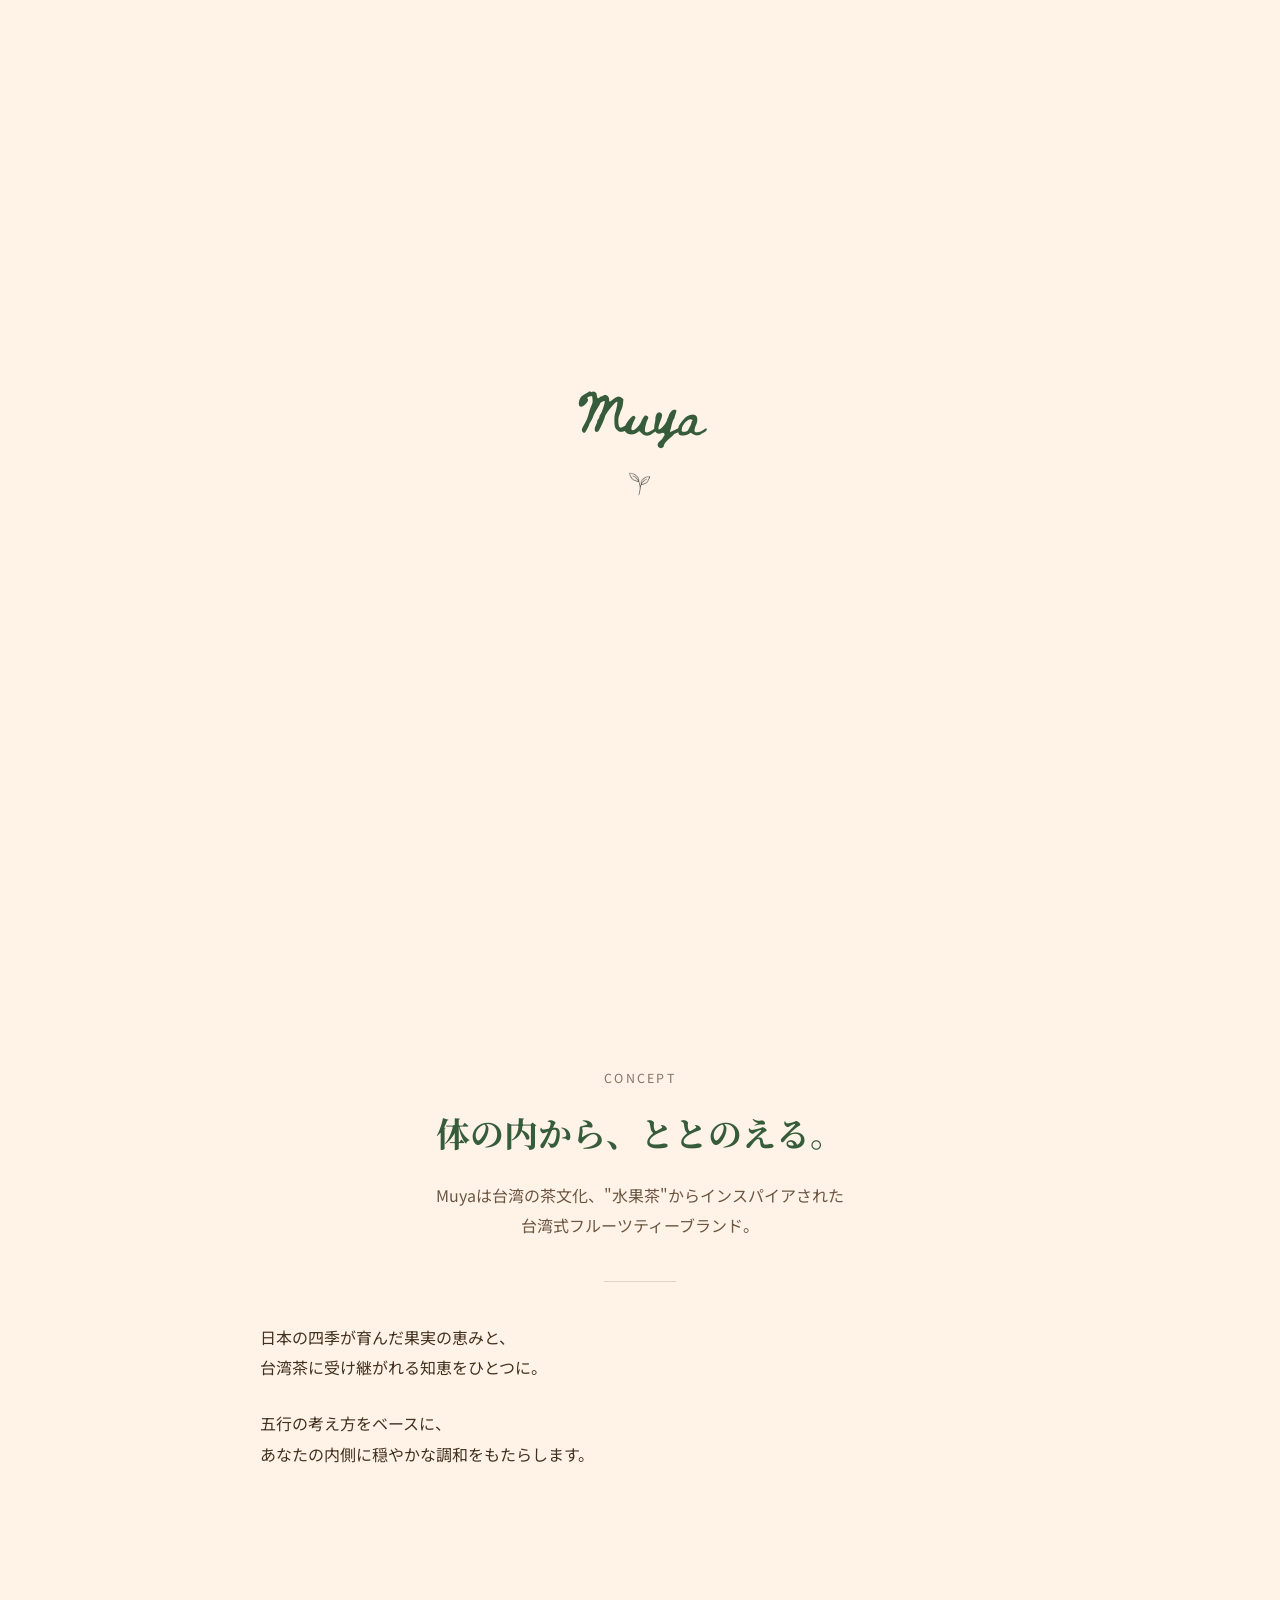
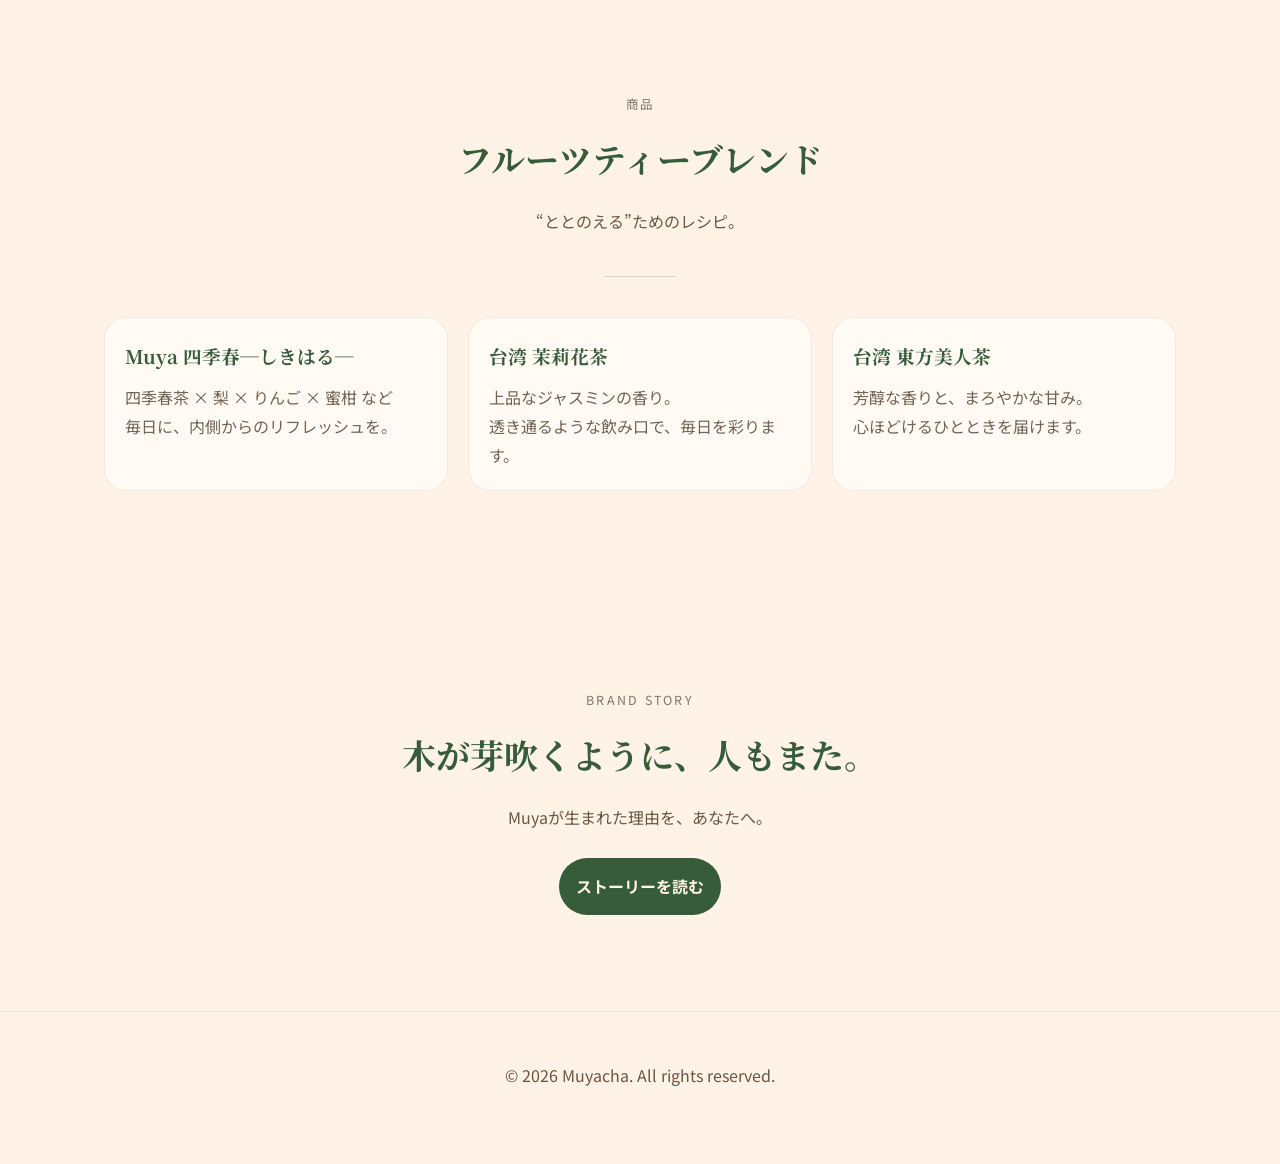
==== commit 4a088e39: "Update index.html" ====
--- a/index.html
+++ b/index.html
@@ -133,7 +133,7 @@
 
 <article class="card">
 
-  <h3> 茉莉花茶</h3>
+  <h3>台湾 茉莉花茶</h3>
   <p>
     上品なジャスミンの香り。<br>
     透き通るような飲み口で、毎日を彩ります。
@@ -142,7 +142,7 @@
       
 <article class="card">
 
-  <h3>台湾東方美人茶</h3>
+  <h3>台湾 東方美人茶</h3>
   <p>
     芳醇な香りと、まろやかな甘み。<br>
     心ほどけるひとときを届けます。
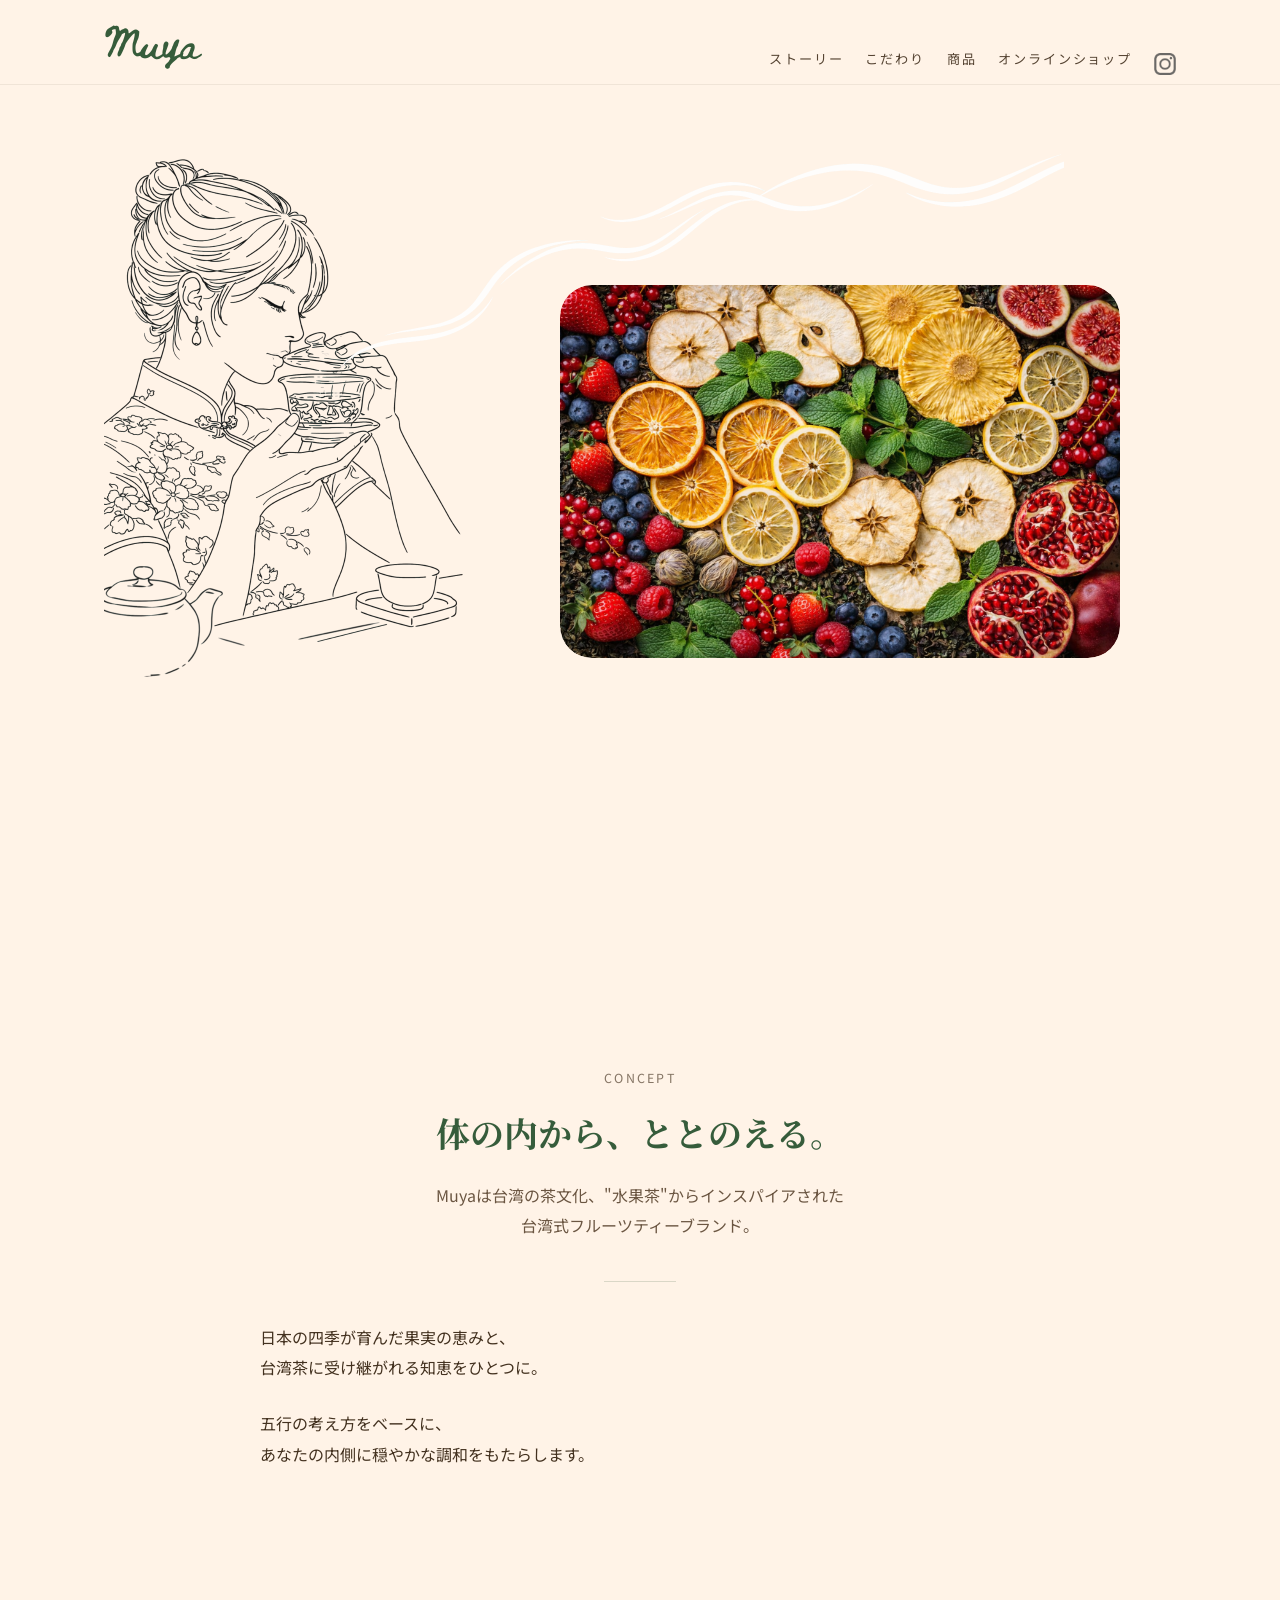
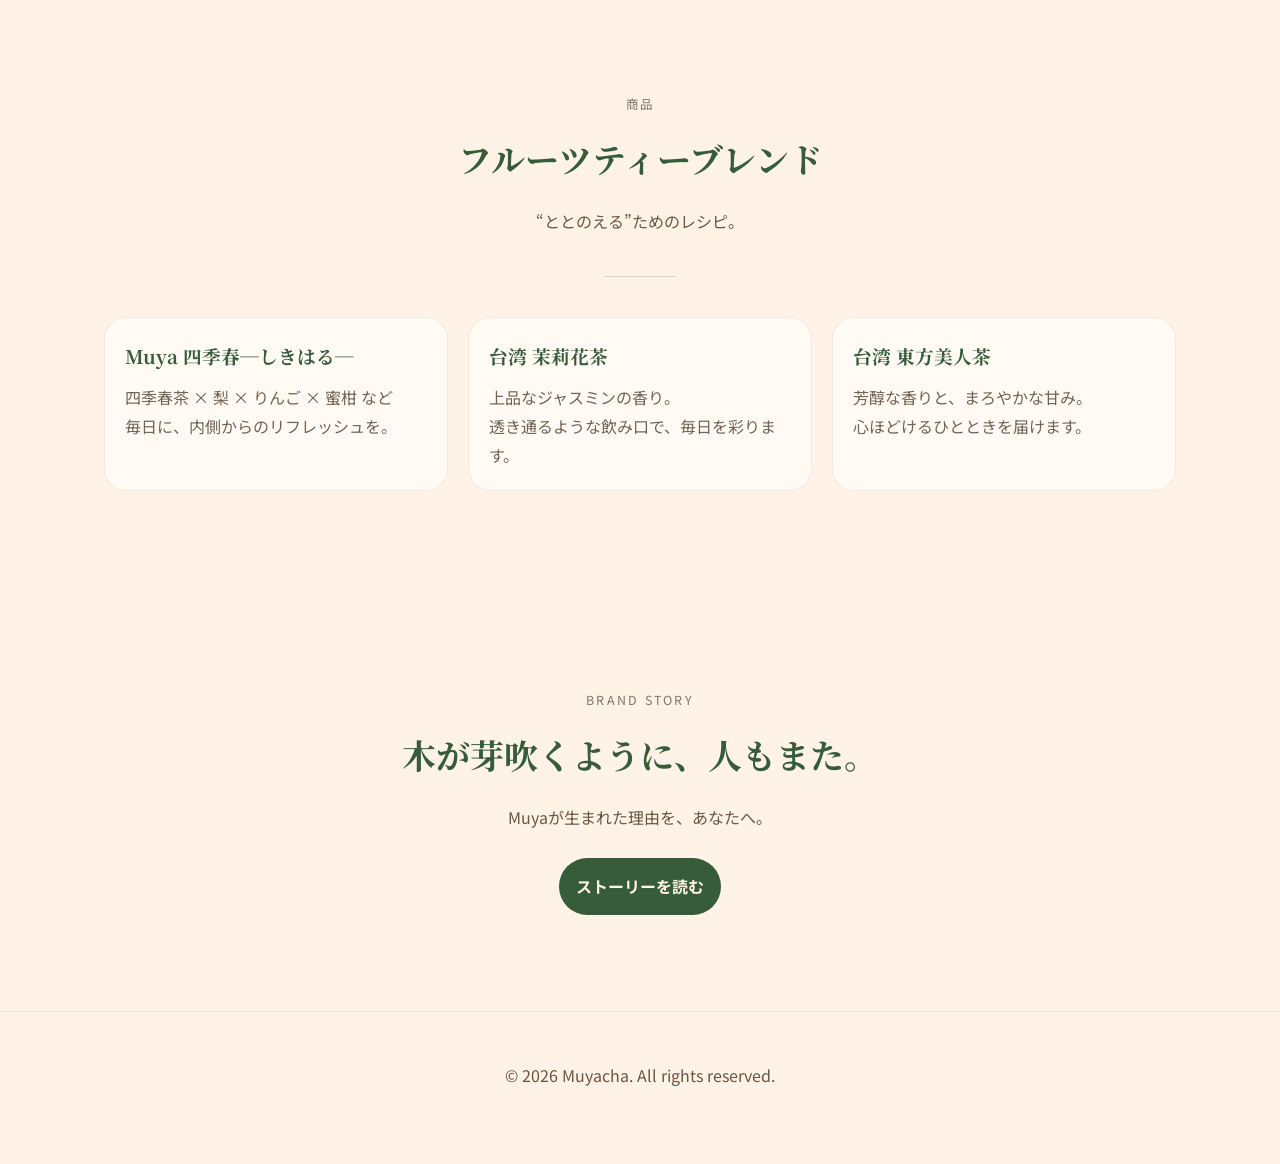
==== commit 17f58c84: "Update index.html" ====
--- a/index.html
+++ b/index.html
@@ -43,7 +43,10 @@
   <a href="story.html">ストーリー</a>
   <a href="#concept">こだわり</a>
   <a href="#blends">商品</a>
-  <a href="#">オンラインショップ</a>
+  <a href="https://muyacha.base.shop"
+   target="_blank"
+   rel="noopener noreferrer">
+  オンラインショップ</a>
   <a href="https://instagram.com/muya_cha" target="_blank" rel="noopener" class="ig-link">
     <img src="images/icons/insta_simple.png" alt="Instagram">
   </a>
